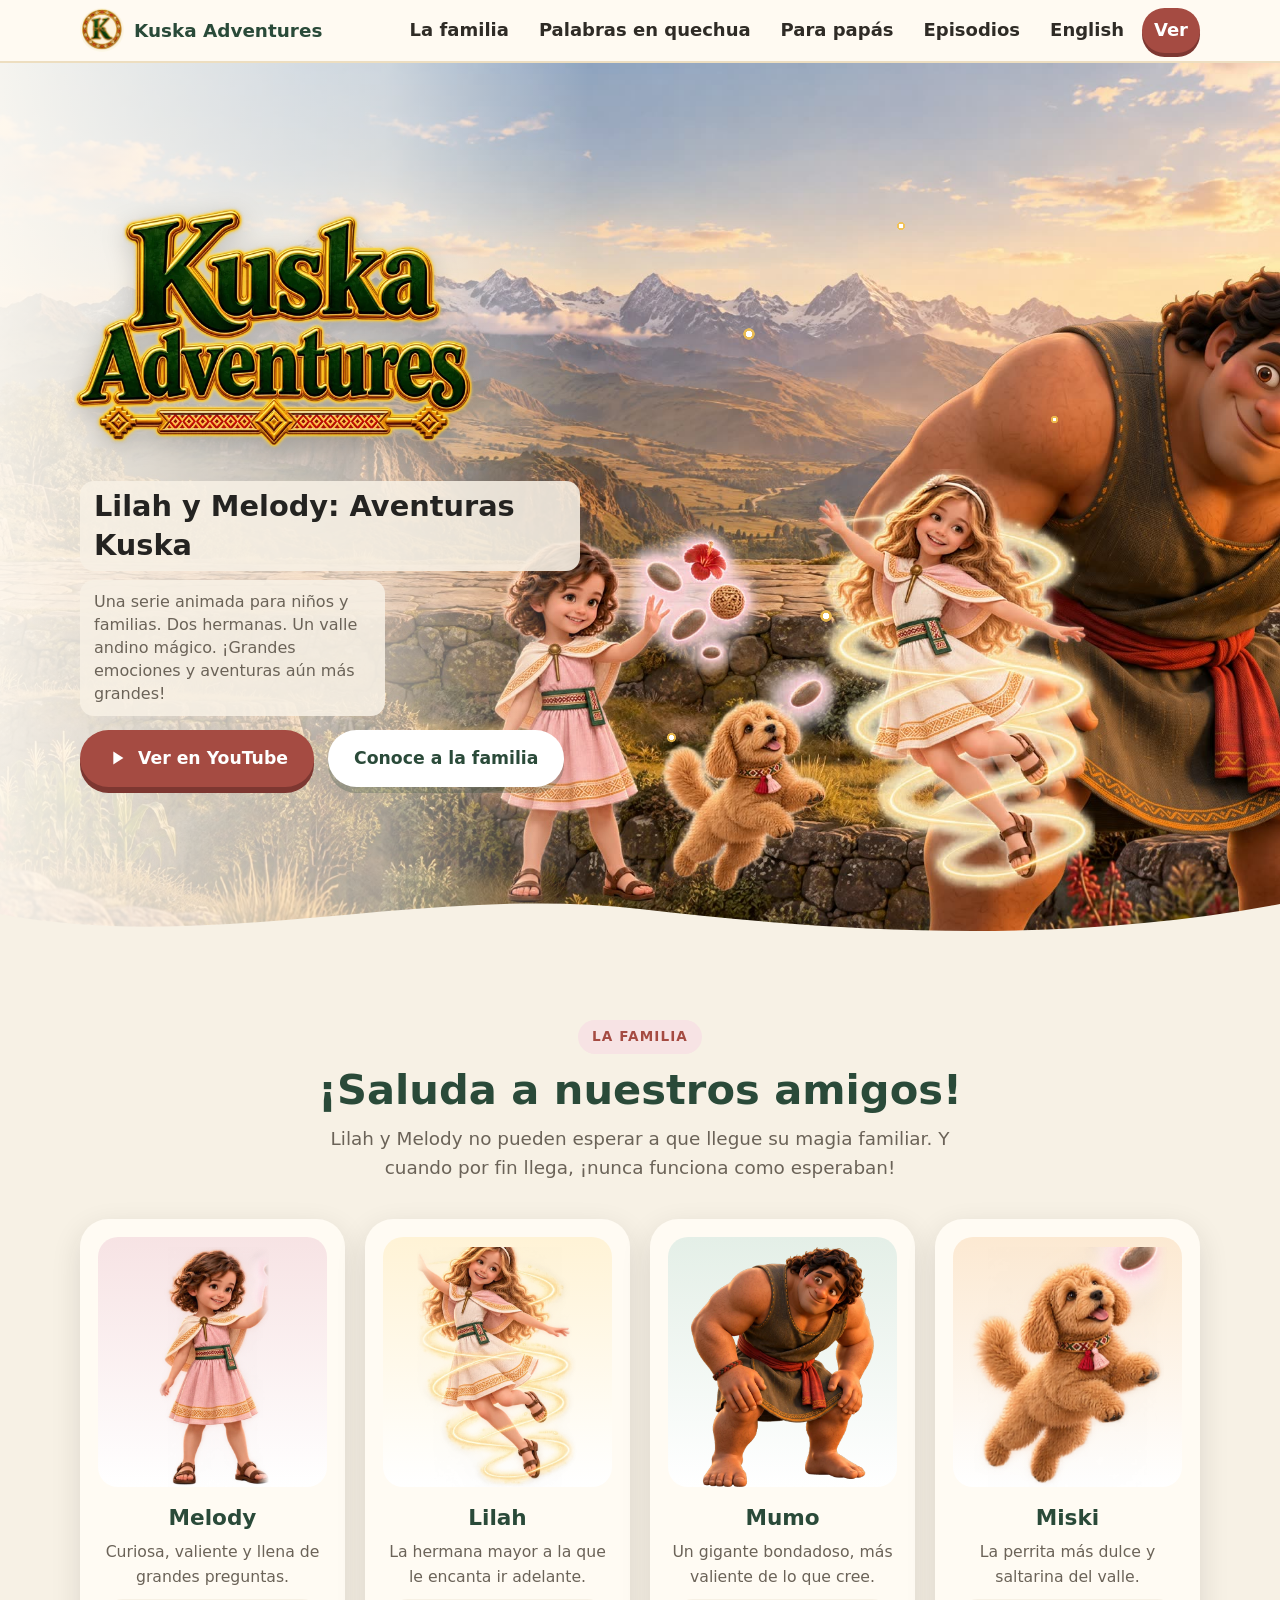
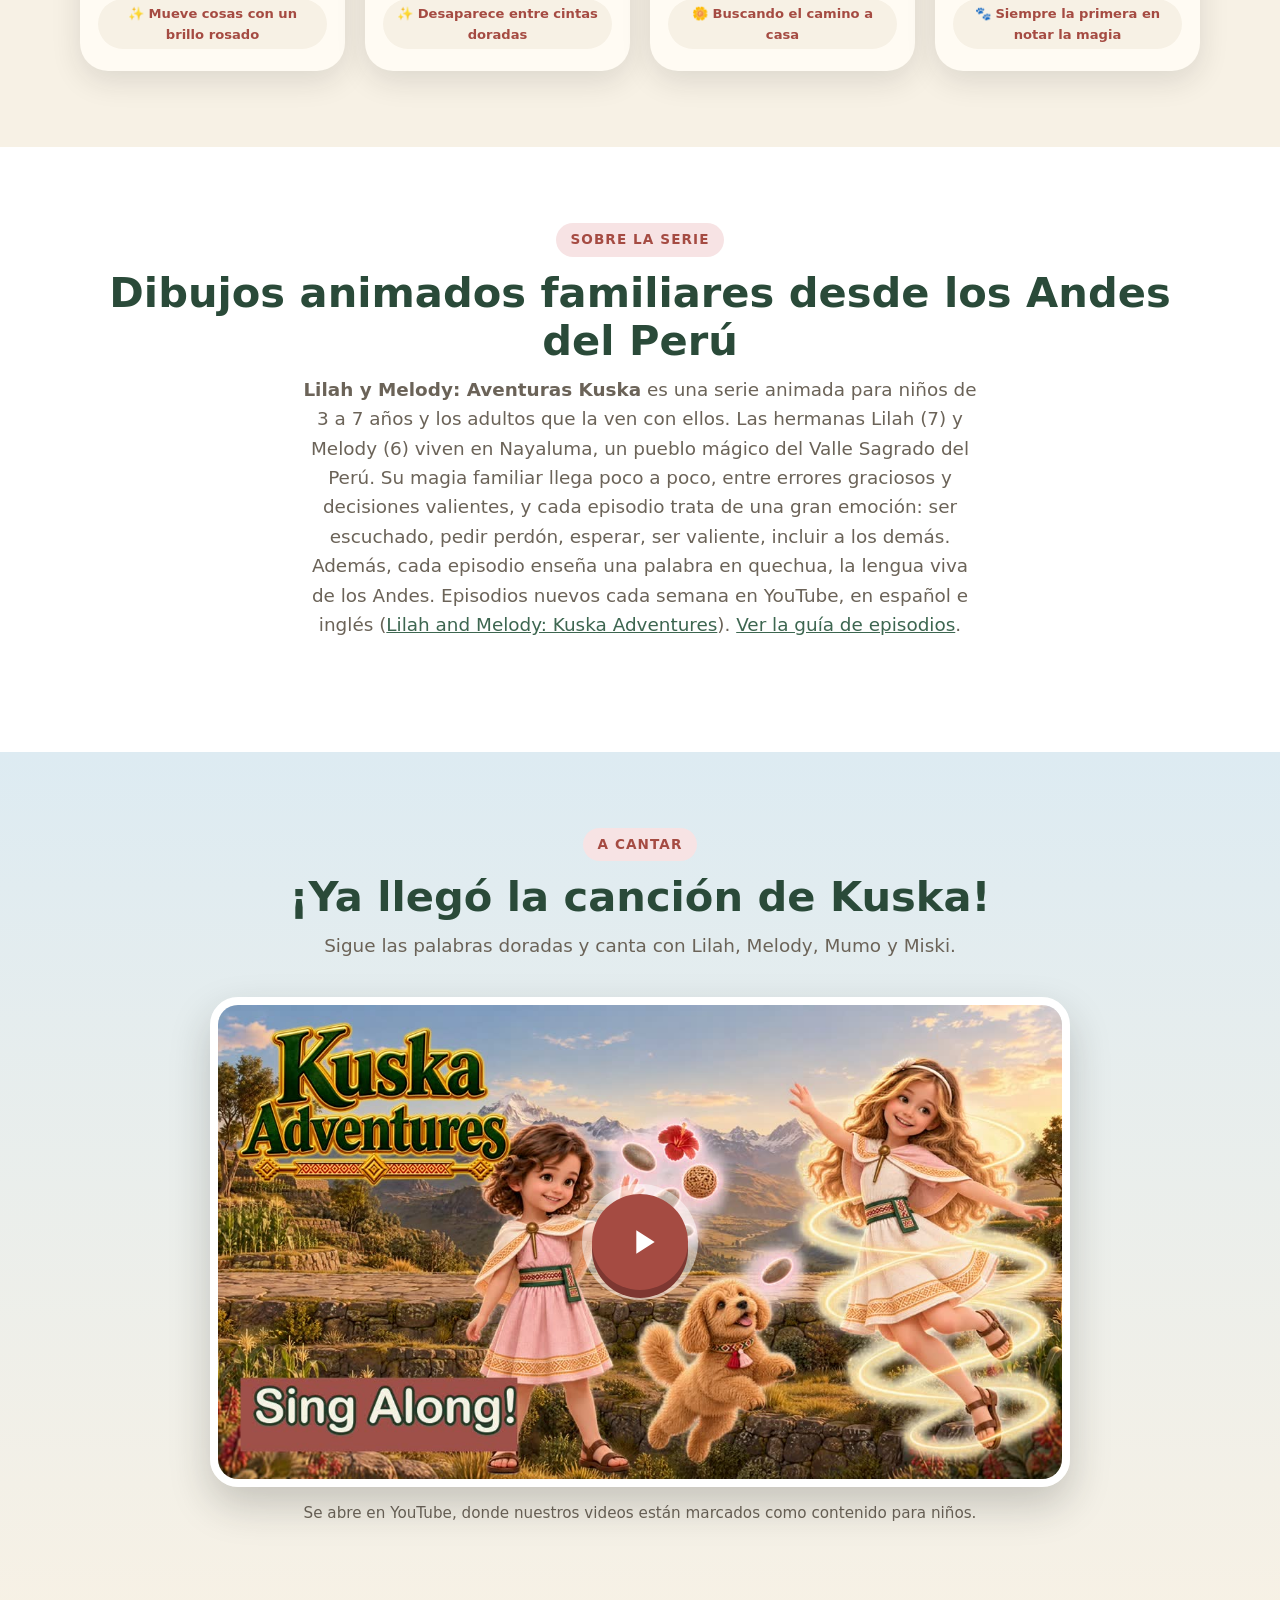
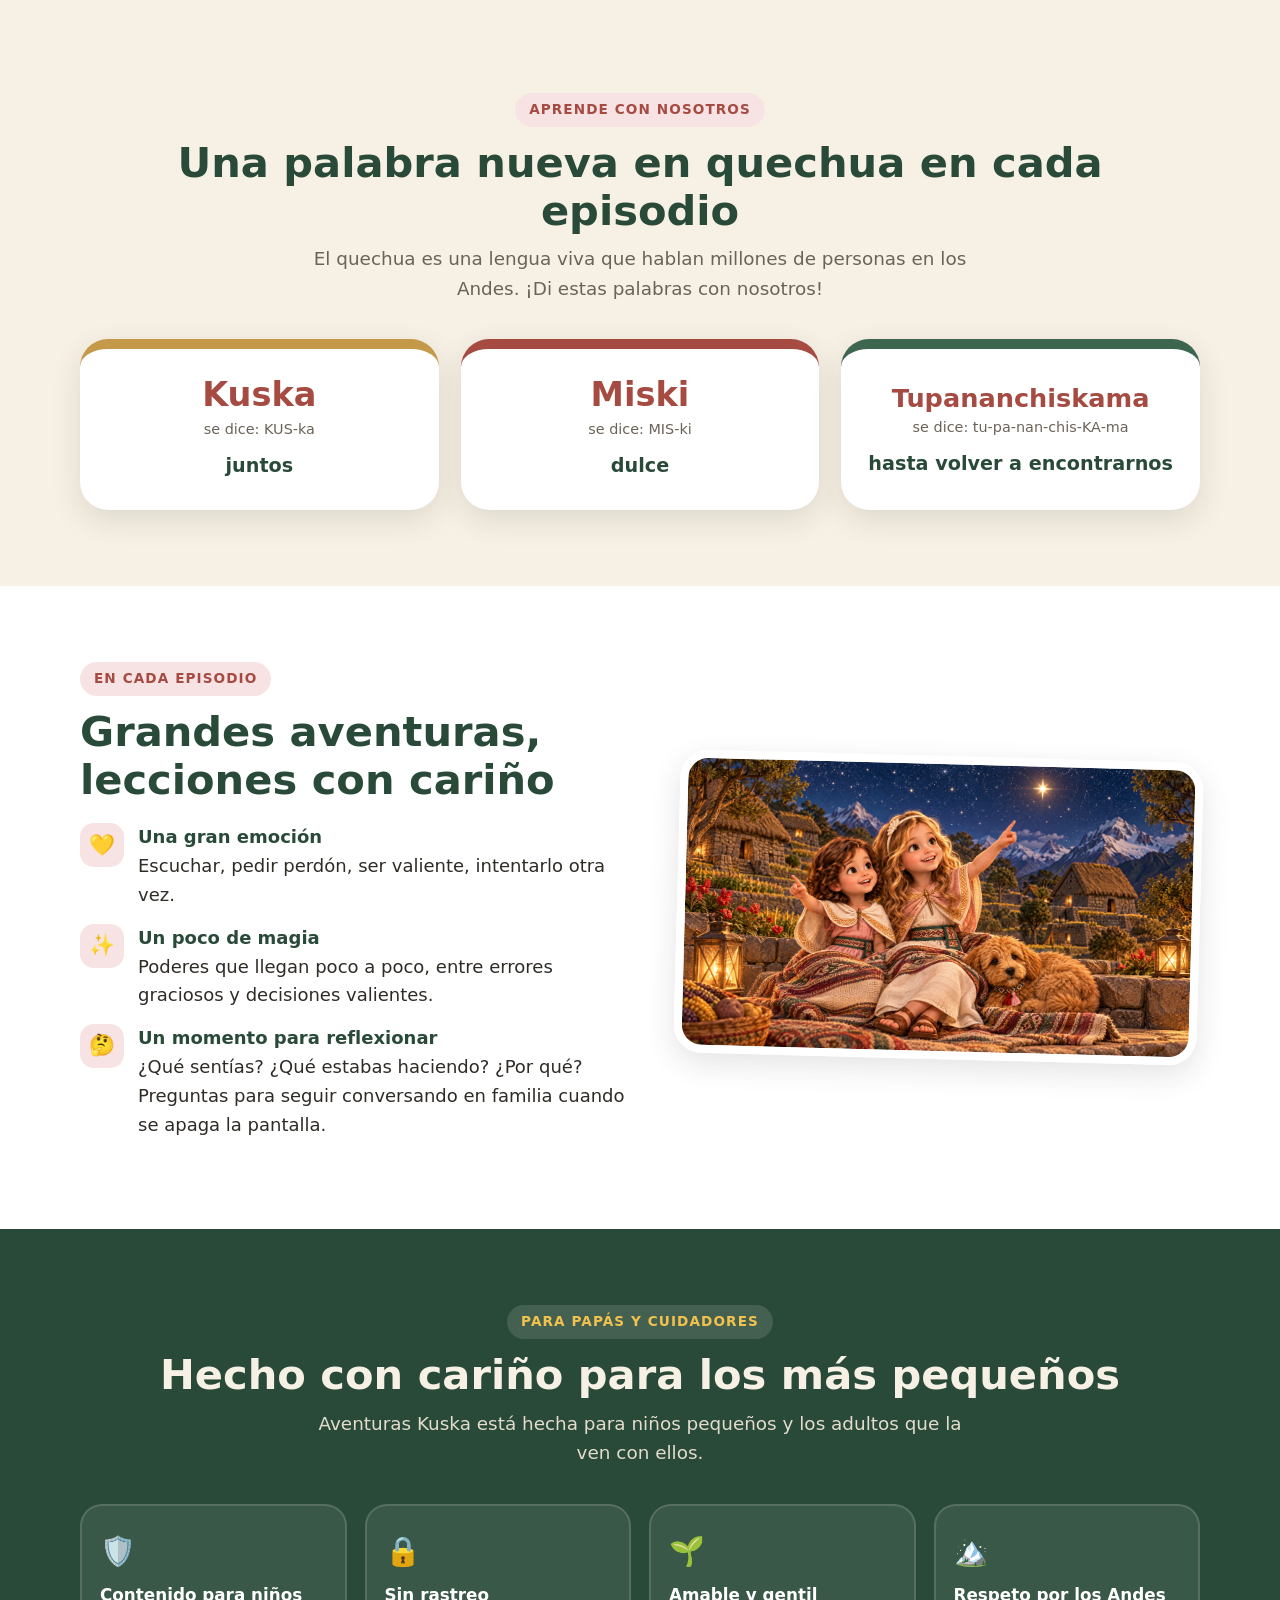
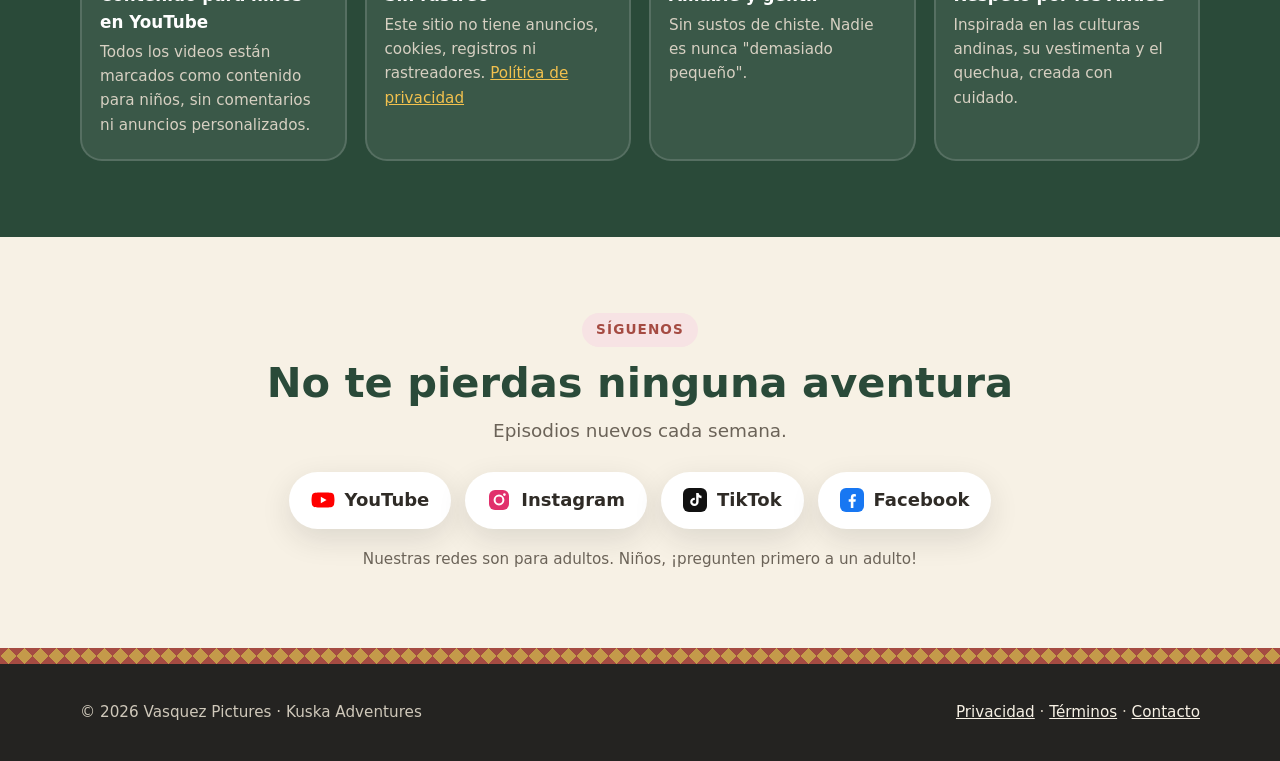
==== es/index.html @ d438203b "Spanish pages: Lilah y Melody, Aventuras Kuska + guía de episodios" ====
<!doctype html>
<html lang="es">
<head>
  <meta charset="utf-8">
  <meta name="viewport" content="width=device-width, initial-scale=1">
  <title>Lilah y Melody: Aventuras Kuska | Serie animada para niños y familias</title>
  <meta name="description" content="Lilah y Melody: Aventuras Kuska es una serie animada para niños de 3 a 7 años y sus familias. Dos hermanas descubren su magia en un valle andino del Perú, con un gigante bondadoso, una perrita, grandes emociones y una palabra en quechua en cada episodio. Gratis en YouTube, en español e inglés.">
  <link rel="canonical" href="https://kuskaadventures.com/es/">
  <link rel="alternate" hreflang="en" href="https://kuskaadventures.com/">
  <link rel="alternate" hreflang="es" href="https://kuskaadventures.com/es/">
  <link rel="alternate" hreflang="x-default" href="https://kuskaadventures.com/">
  <meta property="og:site_name" content="Lilah and Melody: Kuska Adventures">
  <meta property="og:title" content="Lilah y Melody: Aventuras Kuska | Dibujos animados para niños">
  <meta property="og:description" content="Dos hermanas. Un valle andino mágico. Grandes emociones y aventuras aún más grandes. Gratis en YouTube.">
  <meta property="og:image" content="https://kuskaadventures.com/hero.jpg">
  <meta property="og:url" content="https://kuskaadventures.com/es/">
  <meta property="og:type" content="website">
  <meta property="og:locale" content="es_419">
  <meta property="og:locale:alternate" content="en_US">
  <meta name="twitter:card" content="summary_large_image">
  <meta name="theme-color" content="#F7F1E5">
  <script type="application/ld+json">{
 "@context": "https://schema.org",
 "@graph": [
  {
   "@type": "Organization",
   "@id": "https://kuskaadventures.com/#org",
   "name": "Vasquez Pictures",
   "url": "https://kuskaadventures.com/",
   "logo": "https://kuskaadventures.com/icon.png",
   "email": "jhosimar@vasquezpictures.com"
  },
  {
   "@type": "WebSite",
   "@id": "https://kuskaadventures.com/#site",
   "name": "Lilah and Melody: Kuska Adventures",
   "alternateName": [
    "Kuska Adventures",
    "Lilah y Melody: Aventuras Kuska"
   ],
   "url": "https://kuskaadventures.com/",
   "inLanguage": [
    "en",
    "es"
   ],
   "publisher": {
    "@id": "https://kuskaadventures.com/#org"
   }
  },
  {
   "@type": "TVSeries",
   "@id": "https://kuskaadventures.com/#series",
   "name": "Lilah and Melody: Kuska Adventures",
   "alternateName": [
    "Kuska Adventures",
    "Lilah y Melody: Aventuras Kuska",
    "Lilah and Melody"
   ],
   "description": "An animated preschool adventure series about two sisters, Lilah and Melody, who discover their family magic in a magical Andean valley in Peru, with their gentle giant friend Mumo and their puppy Miski. Every episode explores one big feeling and teaches a Quechua word.",
   "genre": [
    "Animation",
    "Kids",
    "Family",
    "Adventure",
    "Preschool",
    "Educational"
   ],
   "inLanguage": [
    "en",
    "es"
   ],
   "countryOfOrigin": {
    "@type": "Country",
    "name": "United States"
   },
   "audience": {
    "@type": "PeopleAudience",
    "suggestedMinAge": 3,
    "suggestedMaxAge": 7
   },
   "image": "https://kuskaadventures.com/hero.jpg",
   "url": "https://kuskaadventures.com/",
   "productionCompany": {
    "@id": "https://kuskaadventures.com/#org"
   },
   "character": [
    {
     "@type": "Person",
     "name": "Lilah"
    },
    {
     "@type": "Person",
     "name": "Melody"
    },
    {
     "@type": "Person",
     "name": "Mumo"
    },
    {
     "@type": "Person",
     "name": "Miski"
    }
   ],
   "numberOfSeasons": 1,
   "startDate": "2026-10-16",
   "sameAs": [
    "https://www.youtube.com/@KuskaAdventures",
    "https://www.instagram.com/kuskaadventures",
    "https://www.tiktok.com/@kuskaadventures",
    "https://www.facebook.com/kuskaadventures"
   ]
  }
 ]
}</script>
  <link rel="icon" href="../favicon.png">
  <link rel="stylesheet" href="../style.css">
<style>.hero-copy h1{font-size:clamp(1.3rem,2.4vw,1.8rem);margin:.4em 0 .3em}.hero-copy .hero-sub{max-width:30ch;font-size:1rem;line-height:1.45;background:rgba(247,241,229,.88);padding:10px 14px;border-radius:14px;margin:0 0 14px}.hero-copy h1{display:inline-block;background:rgba(247,241,229,.88);padding:6px 14px;border-radius:14px}</style>
</head>
<body>
  <a class="skip" href="#main">Ir al contenido</a>
  <header class="top">
    <div class="wrap">
      <a class="brand" href="/es/"><img src="../icon.png" alt="">Kuska Adventures</a>
      <nav aria-label="Main">
        <a href="#meet">La familia</a>
        <a href="#words">Palabras en quechua</a>
        <a href="#parents">Para papás</a>
        <a href="episodios.html">Episodios</a>
        <a href="/" hreflang="en" lang="en">English</a>
        <a class="cta" href="https://www.youtube.com/@KuskaAdventures">Ver</a>
      </nav>
    </div>
  </header>

  <main id="main">
    <section class="hero" aria-label="Kuska Adventures">
      <div class="sparkles" aria-hidden="true"><span></span><span></span><span></span><span></span><span></span></div>
      <div class="wrap">
        <div class="hero-copy">
          <img class="logo" src="../logo.webp" alt="Kuska Adventures" width="640" height="384">
          <h1>Lilah y Melody: Aventuras Kuska</h1>
          <p class="lead hero-sub">Una serie animada para niños y familias. Dos hermanas. Un valle andino mágico. ¡Grandes emociones y aventuras aún más grandes!</p>
          <div class="btn-row">
            <a class="btn" href="https://www.youtube.com/@KuskaAdventures">
              <svg viewBox="0 0 24 24" fill="currentColor" aria-hidden="true"><path d="M8 5v14l11-7z"/></svg>
              Ver en YouTube
            </a>
            <a class="btn soft" href="#meet">Conoce a la familia</a>
          </div>
        </div>
      </div>
    </section>
    <svg class="wave" viewBox="0 0 1440 60" preserveAspectRatio="none" aria-hidden="true"><path d="M0 30 C 240 70, 480 0, 720 25 S 1200 60, 1440 20 V60 H0 Z" fill="#F7F1E5"/></svg>

    <section id="meet">
      <div class="wrap">
        <div class="section-title">
          <span class="eyebrow">La familia</span>
          <h2>¡Saluda a nuestros amigos!</h2>
          <p class="lead">Lilah y Melody no pueden esperar a que llegue su magia familiar. Y cuando por fin llega, ¡nunca funciona como esperaban!</p>
        </div>
        <div class="chars">
          <article class="char melody">
            <div class="pic"><img src="../melody.webp" alt="Melody, una niña de rizos castaños con vestido rosado, saludando" loading="lazy"></div>
            <h3>Melody</h3>
            <p>Curiosa, valiente y llena de grandes preguntas.</p>
            <span class="power">✨ Mueve cosas con un brillo rosado</span>
          </article>
          <article class="char lilah">
            <div class="pic"><img src="../lilah.webp" alt="Lilah, una niña de cabello largo dorado, saltando entre cintas doradas" loading="lazy"></div>
            <h3>Lilah</h3>
            <p>La hermana mayor a la que le encanta ir adelante.</p>
            <span class="power">✨ Desaparece entre cintas doradas</span>
          </article>
          <article class="char mumo">
            <div class="pic"><img src="../mumo.webp" alt="Mumo, un gigante amable, agachado con una gran sonrisa" loading="lazy"></div>
            <h3>Mumo</h3>
            <p>Un gigante bondadoso, más valiente de lo que cree.</p>
            <span class="power">🌼 Buscando el camino a casa</span>
          </article>
          <article class="char miski">
            <div class="pic"><img src="../miski.webp" alt="Miski, una perrita dorada y peluda con borlas rojas en el collar, saltando feliz" loading="lazy"></div>
            <h3>Miski</h3>
            <p>La perrita más dulce y saltarina del valle.</p>
            <span class="power">🐾 Siempre la primera en notar la magia</span>
          </article>
        </div>
      </div>
    </section>


    <section id="about" style="background:#fff">
      <div class="wrap">
        <div class="section-title">
          <span class="eyebrow">Sobre la serie</span>
          <h2>Dibujos animados familiares desde los Andes del Perú</h2>
          <p class="lead"><strong>Lilah y Melody: Aventuras Kuska</strong> es una serie animada para niños de 3 a 7 años y los adultos que la ven con ellos. Las hermanas Lilah (7) y Melody (6) viven en Nayaluma, un pueblo mágico del Valle Sagrado del Perú. Su magia familiar llega poco a poco, entre errores graciosos y decisiones valientes, y cada episodio trata de una gran emoción: ser escuchado, pedir perdón, esperar, ser valiente, incluir a los demás. Además, cada episodio enseña una palabra en quechua, la lengua viva de los Andes. Episodios nuevos cada semana en YouTube, en español e inglés (<a href="/" lang="en">Lilah and Melody: Kuska Adventures</a>). <a href="episodios.html">Ver la guía de episodios</a>.</p>
        </div>
      </div>
    </section>
    <section class="watch" id="watch">
      <div class="wrap">
        <div class="section-title">
          <span class="eyebrow">A cantar</span>
          <h2>¡Ya llegó la canción de Kuska!</h2>
          <p class="lead">Sigue las palabras doradas y canta con Lilah, Melody, Mumo y Miski.</p>
        </div>
        <a class="video" href="https://www.youtube.com/watch?v=42uXs57OiYA" aria-label="Ver la canción de Kuska en YouTube">
          <img src="../singalong.jpg" alt="Lilah y Melody usando su magia junto al logo de Aventuras Kuska" loading="lazy" width="1200" height="675">
          <span class="play" aria-hidden="true"><svg viewBox="0 0 24 24"><path d="M8 5v14l11-7z"/></svg></span>
        </a>
        <p class="video-note">Se abre en YouTube, donde nuestros videos están marcados como contenido para niños.</p>
      </div>
    </section>

    <section id="words">
      <div class="wrap">
        <div class="section-title">
          <span class="eyebrow">Aprende con nosotros</span>
          <h2>Una palabra nueva en quechua en cada episodio</h2>
          <p class="lead">El quechua es una lengua viva que hablan millones de personas en los Andes. ¡Di estas palabras con nosotros!</p>
        </div>
        <div class="words">
          <div class="word-card"><div class="q">Kuska</div><div class="say">se dice: KUS-ka</div><div class="means">juntos</div></div>
          <div class="word-card"><div class="q">Miski</div><div class="say">se dice: MIS-ki</div><div class="means">dulce</div></div>
          <div class="word-card"><div class="q long">Tupananchiskama</div><div class="say">se dice: tu-pa-nan-chis-KA-ma</div><div class="means">hasta volver a encontrarnos</div></div>
        </div>
      </div>
    </section>

    <section style="background:#fff">
      <div class="wrap split">
        <div>
          <span class="eyebrow">En cada episodio</span>
          <h2>Grandes aventuras, lecciones con cariño</h2>
          <ul class="ticks">
            <li><span class="ic">💛</span><div><strong>Una gran emoción</strong>Escuchar, pedir perdón, ser valiente, intentarlo otra vez.</div></li>
            <li><span class="ic">✨</span><div><strong>Un poco de magia</strong>Poderes que llegan poco a poco, entre errores graciosos y decisiones valientes.</div></li>
            <li><span class="ic">🤔</span><div><strong>Un momento para reflexionar</strong>¿Qué sentías? ¿Qué estabas haciendo? ¿Por qué? Preguntas para seguir conversando en familia cuando se apaga la pantalla.</div></li>
          </ul>
        </div>
        <img src="../star.jpg" alt="Lilah y Melody envueltas en una manta, señalando una estrella brillante sobre las montañas" loading="lazy" width="1200" height="675">
      </div>
    </section>

    <section class="parents" id="parents">
      <div class="wrap">
        <div class="section-title">
          <span class="eyebrow" style="background:rgba(255,255,255,.12);color:#F2C14E">Para papás y cuidadores</span>
          <h2>Hecho con cariño para los más pequeños</h2>
          <p class="lead">Aventuras Kuska está hecha para niños pequeños y los adultos que la ven con ellos.</p>
        </div>
        <div class="trust">
          <div><span class="ic">🛡️</span><strong>Contenido para niños en YouTube</strong><p>Todos los videos están marcados como contenido para niños, sin comentarios ni anuncios personalizados.</p></div>
          <div><span class="ic">🔒</span><strong>Sin rastreo</strong><p>Este sitio no tiene anuncios, cookies, registros ni rastreadores. <a href="../privacy.html">Política de privacidad</a></p></div>
          <div><span class="ic">🌱</span><strong>Amable y gentil</strong><p>Sin sustos de chiste. Nadie es nunca "demasiado pequeño".</p></div>
          <div><span class="ic">🏔️</span><strong>Respeto por los Andes</strong><p>Inspirada en las culturas andinas, su vestimenta y el quechua, creada con cuidado.</p></div>
        </div>
      </div>
    </section>

    <section class="follow">
      <div class="wrap">
        <span class="eyebrow">Síguenos</span>
        <h2>No te pierdas ninguna aventura</h2>
        <p class="lead">Episodios nuevos cada semana.</p>
        <div class="socials">
          <a href="https://www.youtube.com/@KuskaAdventures"><svg viewBox="0 0 24 24" aria-hidden="true"><path fill="#FF0000" d="M23 7.2a3 3 0 0 0-2.1-2.1C19 4.6 12 4.6 12 4.6s-7 0-8.9.5A3 3 0 0 0 1 7.2 31 31 0 0 0 .5 12 31 31 0 0 0 1 16.8a3 3 0 0 0 2.1 2.1c1.9.5 8.9.5 8.9.5s7 0 8.9-.5a3 3 0 0 0 2.1-2.1 31 31 0 0 0 .5-4.8 31 31 0 0 0-.5-4.8z"/><path fill="#fff" d="M9.8 15.2 15.6 12 9.8 8.8z"/></svg>YouTube</a>
          <a href="https://www.instagram.com/kuskaadventures"><svg viewBox="0 0 24 24" aria-hidden="true"><rect x="2" y="2" width="20" height="20" rx="6" fill="#E1306C"/><circle cx="12" cy="12" r="4.4" fill="none" stroke="#fff" stroke-width="2"/><circle cx="17.4" cy="6.6" r="1.3" fill="#fff"/></svg>Instagram</a>
          <a href="https://www.tiktok.com/@kuskaadventures"><svg viewBox="0 0 24 24" aria-hidden="true"><rect width="24" height="24" rx="6" fill="#111"/><path fill="#fff" d="M15.6 5c.3 1.6 1.3 2.6 2.9 2.8v2.4c-1 0-2-.3-2.9-.9v4.6a4.2 4.2 0 1 1-4.2-4.2h.4v2.4a1.9 1.9 0 1 0 1.4 1.8V5z"/></svg>TikTok</a>
          <a href="https://www.facebook.com/kuskaadventures"><svg viewBox="0 0 24 24" aria-hidden="true"><rect width="24" height="24" rx="6" fill="#1877F2"/><path fill="#fff" d="M13.4 20v-6.3h2.1l.3-2.5h-2.4V9.6c0-.7.2-1.2 1.2-1.2h1.3V6.2a17 17 0 0 0-1.9-.1c-1.9 0-3.2 1.2-3.2 3.3v1.8H8.7v2.5h2.1V20z"/></svg>Facebook</a>
        </div>
        <span class="grownups">Nuestras redes son para adultos. Niños, ¡pregunten primero a un adulto!</span>
      </div>
    </section>
  </main>

  <div class="band" role="presentation"></div>
  <footer>
    <div class="wrap">
      <span>© 2026 Vasquez Pictures · Kuska Adventures</span>
      <span><a href="../privacy.html">Privacidad</a> · <a href="../terms.html">Términos</a> · <a href="mailto:jhosimar@vasquezpictures.com">Contacto</a></span>
    </div>
  </footer>
</body>
</html>
---- style.css ----
:root {
  --gold: #C49A4A;
  --gold-soft: #F2C14E;
  --charcoal: #242321;
  --red: #A54B42;
  --red-dark: #7D3731;
  --ivory: #F7F1E5;
  --cream: #FFFBF3;
  --blush: #E8BFC2;
  --blush-soft: #F7E3E4;
  --green: #3D6650;
  --green-dark: #2A4A39;
  --sky: #DDEBF2;
  --text: #2F2B26;
  --muted: #6B6358;
  --radius: 28px;
  --shadow: 0 10px 30px rgba(36, 35, 33, .12);
}
* { box-sizing: border-box; }
html { scroll-behavior: smooth; }
body {
  margin: 0;
  font-family: ui-rounded, "SF Pro Rounded", "Arial Rounded MT Bold", "Nunito", system-ui, sans-serif;
  color: var(--text);
  background: var(--ivory);
  line-height: 1.6;
  font-size: 18px;
  overflow-x: hidden;
}
img { max-width: 100%; height: auto; display: block; }
a { color: var(--green); }
:focus-visible { outline: 4px solid var(--gold-soft); outline-offset: 3px; border-radius: 8px; }
.wrap { width: min(1120px, 100% - 32px); margin-inline: auto; }
.skip { position: absolute; left: -999px; }
.skip:focus { left: 16px; top: 16px; z-index: 99; background: #fff; padding: 8px 14px; border-radius: 10px; }

/* woven tocapu band */
.band {
  height: 16px;
  background:
    linear-gradient(45deg, var(--red) 25%, transparent 25%) 0 0 / 16px 16px,
    linear-gradient(-45deg, var(--red) 25%, transparent 25%) 0 0 / 16px 16px,
    linear-gradient(45deg, transparent 75%, var(--red) 75%) 0 0 / 16px 16px,
    linear-gradient(-45deg, transparent 75%, var(--red) 75%) 0 0 / 16px 16px,
    var(--gold);
}

/* header */
header.top {
  position: sticky; top: 0; z-index: 20;
  background: rgba(255, 251, 243, .92);
  backdrop-filter: blur(8px);
  border-bottom: 2px solid rgba(196, 154, 74, .3);
}
header.top .wrap { display: flex; align-items: center; justify-content: space-between; gap: 12px; padding: 8px 0; }
.brand { display: flex; align-items: center; gap: 10px; text-decoration: none; color: var(--green-dark); font-weight: 900; font-size: 1.15rem; }
.brand img { width: 44px; height: 44px; border-radius: 50%; }
nav { display: flex; align-items: center; gap: 6px; }
nav a { text-decoration: none; font-weight: 800; color: var(--text); padding: 8px 12px; border-radius: 999px; }
nav a:hover { background: var(--blush-soft); }
nav a.cta { background: var(--red); color: #fff; box-shadow: 0 4px 0 var(--red-dark); }
nav a.cta:hover { background: var(--red); transform: translateY(1px); box-shadow: 0 3px 0 var(--red-dark); }

/* hero */
.hero {
  position: relative;
  min-height: min(86vh, 760px);
  display: grid; align-items: center;
  background: url("hero.jpg") 65% 40% / cover no-repeat;
  overflow: hidden;
}
.hero::before {
  content: ""; position: absolute; inset: 0;
  background: linear-gradient(90deg, rgba(255,251,243,.93) 0%, rgba(255,251,243,.6) 30%, rgba(255,251,243,0) 46%);
}
.hero .wrap { position: relative; z-index: 2; padding: 56px 0 80px; }
.hero-copy { max-width: 500px; }
.hero-copy .logo { width: min(400px, 85%); margin: 0 0 8px -6px; filter: drop-shadow(0 6px 12px rgba(0,0,0,.18)); animation: bob 5s ease-in-out infinite; }
.hero-copy h1 { font-size: clamp(1.35rem, 2.6vw, 1.75rem); color: var(--charcoal); margin: 0 0 24px; line-height: 1.35; }
.btn-row { display: flex; flex-wrap: wrap; gap: 14px; }
.btn {
  display: inline-flex; align-items: center; gap: 10px;
  background: var(--red); color: #fff; text-decoration: none;
  padding: 15px 26px; border-radius: 999px; font-weight: 900; font-size: 1.08rem;
  box-shadow: 0 6px 0 var(--red-dark); transition: transform .12s, box-shadow .12s;
}
.btn:hover { transform: translateY(3px); box-shadow: 0 3px 0 var(--red-dark); }
.btn svg { width: 22px; height: 22px; }
.btn.soft { background: #fff; color: var(--green-dark); box-shadow: 0 6px 0 rgba(42,74,57,.25); }
.btn.soft:hover { box-shadow: 0 3px 0 rgba(42,74,57,.25); }
.btn.gold { background: var(--gold-soft); color: var(--charcoal); box-shadow: 0 6px 0 #B98F2E; }

/* sparkles */
.sparkles span {
  position: absolute; width: 14px; height: 14px; z-index: 1;
  background: radial-gradient(circle, #fff 0 30%, rgba(242,193,78,.9) 31% 55%, transparent 60%);
  border-radius: 50%;
  animation: twinkle 3.4s ease-in-out infinite;
}
.sparkles span:nth-child(1) { left: 58%; top: 30%; animation-delay: 0s; }
.sparkles span:nth-child(2) { left: 70%; top: 18%; animation-delay: .8s; width: 10px; height: 10px; }
.sparkles span:nth-child(3) { left: 64%; top: 62%; animation-delay: 1.6s; }
.sparkles span:nth-child(4) { left: 82%; top: 40%; animation-delay: 2.2s; width: 9px; height: 9px; }
.sparkles span:nth-child(5) { left: 52%; top: 76%; animation-delay: 1.1s; width: 11px; height: 11px; }

/* wavy divider */
.wave { display: block; width: 100%; height: 60px; margin-top: -59px; position: relative; z-index: 3; }

section { padding: 76px 0; }
.section-title { text-align: center; margin-bottom: 36px; }
.eyebrow { display: inline-block; background: var(--blush-soft); color: var(--red); font-weight: 900; font-size: .85rem; letter-spacing: .08em; text-transform: uppercase; padding: 6px 14px; border-radius: 999px; }
h2 { font-size: clamp(1.8rem, 3.6vw, 2.6rem); color: var(--green-dark); margin: 12px 0 10px; line-height: 1.15; }
.lead { font-size: 1.15rem; color: var(--muted); max-width: 680px; margin: 0 auto; }

/* characters */
.chars { display: grid; grid-template-columns: repeat(4, 1fr); gap: 20px; }
.char {
  background: var(--cream); border-radius: var(--radius); padding: 18px 18px 22px; text-align: center;
  box-shadow: var(--shadow); position: relative; overflow: hidden; transition: transform .25s;
}
.char:hover { transform: translateY(-6px) rotate(-1deg); }
.char:nth-child(even):hover { transform: translateY(-6px) rotate(1deg); }
.char .pic { height: 250px; display: flex; align-items: flex-end; justify-content: center; border-radius: 20px; margin-bottom: 14px; }
.char .pic img { max-height: 240px; width: auto; }
.char.melody .pic { background: linear-gradient(180deg, var(--blush-soft), #fff); }
.char.lilah .pic { background: linear-gradient(180deg, #FFF3D6, #fff); }
.char.mumo .pic { background: linear-gradient(180deg, #E4EFE7, #fff); }
.char.miski .pic { background: linear-gradient(180deg, #FCE9D2, #fff); }
.char h3 { margin: 0 0 4px; color: var(--green-dark); font-size: 1.35rem; }
.char p { margin: 0; color: var(--muted); font-size: .98rem; }
.char .power { display: inline-block; margin-top: 10px; font-size: .82rem; font-weight: 900; padding: 4px 12px; border-radius: 999px; background: var(--ivory); color: var(--red); }

/* watch */
.watch { background: linear-gradient(180deg, var(--sky), var(--ivory)); }
.video {
  display: block; position: relative; max-width: 860px; margin: 0 auto; border-radius: var(--radius);
  overflow: hidden; box-shadow: 0 18px 40px rgba(36,35,33,.22); border: 8px solid #fff;
}
.video img { width: 100%; aspect-ratio: 16 / 9; object-fit: cover; transition: transform .4s; }
.video:hover img { transform: scale(1.03); }
.video .play {
  position: absolute; inset: 0; margin: auto; width: 96px; height: 96px; border-radius: 50%;
  background: var(--red); display: grid; place-items: center; box-shadow: 0 8px 0 var(--red-dark), 0 0 0 10px rgba(255,255,255,.5);
  animation: pulse 2.4s ease-in-out infinite;
}
.video .play svg { width: 40px; height: 40px; fill: #fff; margin-left: 6px; }
.video-note { text-align: center; color: var(--muted); font-size: .95rem; margin-top: 14px; }

/* quechua words */
.words { display: grid; grid-template-columns: repeat(3, 1fr); gap: 22px; }
.word-card {
  background: #fff; border-radius: var(--radius); padding: 28px 24px; text-align: center; box-shadow: var(--shadow);
  border-top: 10px solid var(--gold);
}
.word-card:nth-child(2) { border-top-color: var(--red); }
.word-card:nth-child(3) { border-top-color: var(--green); }
.word-card .q { font-size: clamp(1.6rem, 3vw, 2.1rem); font-weight: 900; color: var(--red); line-height: 1.1; }
.word-card .q.long { font-size: clamp(1.25rem, 2.2vw, 1.6rem); padding-top: .25em; }
.word-card .say { font-size: .9rem; color: var(--muted); margin: 4px 0 10px; }
.word-card .means { font-size: 1.2rem; font-weight: 900; color: var(--green-dark); }

/* every episode */
.split { display: grid; grid-template-columns: 1.05fr 1fr; gap: 48px; align-items: center; }
.split img { border-radius: var(--radius); box-shadow: var(--shadow); border: 8px solid #fff; transform: rotate(1.5deg); }
.ticks { list-style: none; padding: 0; margin: 20px 0 0; }
.ticks li { display: flex; gap: 14px; margin: 14px 0; align-items: flex-start; }
.ticks .ic { flex: none; width: 44px; height: 44px; border-radius: 14px; display: grid; place-items: center; font-size: 1.3rem; background: var(--blush-soft); }
.ticks strong { display: block; color: var(--green-dark); }

/* parents */
.parents { background: var(--green-dark); color: var(--ivory); position: relative; }
.parents h2 { color: var(--ivory); }
.parents .lead { color: #E3DCCD; }
.trust { display: grid; grid-template-columns: repeat(4, 1fr); gap: 18px; margin-top: 34px; }
.trust div { background: rgba(255,255,255,.08); border: 2px solid rgba(255,255,255,.14); border-radius: 22px; padding: 22px 18px; }
.trust .ic { font-size: 1.8rem; }
.trust strong { display: block; margin: 8px 0 4px; color: #fff; font-size: 1.05rem; }
.trust p { margin: 0; color: #D7D0C2; font-size: .95rem; }
.parents a { color: var(--gold-soft); }

/* follow */
.follow { text-align: center; }
.socials { display: flex; flex-wrap: wrap; justify-content: center; gap: 14px; margin-top: 26px; }
.socials a {
  display: inline-flex; align-items: center; gap: 10px; text-decoration: none; font-weight: 900;
  padding: 14px 22px; border-radius: 999px; background: #fff; color: var(--text); box-shadow: var(--shadow);
  transition: transform .15s;
}
.socials a:hover { transform: translateY(-3px); }
.socials svg { width: 24px; height: 24px; }
.grownups { display: inline-block; margin-top: 18px; color: var(--muted); font-size: .95rem; }

footer { background: var(--charcoal); color: #CFC8BA; padding: 36px 0; font-size: .95rem; }
footer .wrap { display: flex; flex-wrap: wrap; justify-content: space-between; gap: 16px; align-items: center; }
footer a { color: var(--ivory); }

/* legal pages */
.legal { padding: 56px 0 80px; }
.legal .wrap { max-width: 780px; }
.legal h1 { color: var(--green-dark); line-height: 1.2; }
.legal h2 { font-size: 1.35rem; margin-top: 32px; }

@keyframes bob { 0%, 100% { transform: translateY(0); } 50% { transform: translateY(-8px); } }
@keyframes twinkle { 0%, 100% { opacity: 0; transform: scale(.4); } 50% { opacity: 1; transform: scale(1.2); } }
@keyframes pulse { 0%, 100% { transform: scale(1); } 50% { transform: scale(1.07); } }
@media (prefers-reduced-motion: reduce) {
  *, *::before, *::after { animation: none !important; transition: none !important; scroll-behavior: auto !important; }
}

@media (max-width: 1100px) {
  .hero { background-position: 88% 40%; }
}
@media (max-width: 900px) {
  .chars { grid-template-columns: repeat(2, 1fr); }
  .trust { grid-template-columns: repeat(2, 1fr); }
  .split { grid-template-columns: 1fr; }
}
@media (max-width: 720px) {
  body { font-size: 17px; }
  nav a:not(.cta) { display: none; }
  /* phones: art on top, words below, so nobody is hidden behind text */
  .hero { min-height: 0; display: block; background-color: var(--ivory); background-size: auto 330px; background-position: 78% 0; }
  .hero::before { background: linear-gradient(180deg, rgba(247,241,229,0) 230px, var(--ivory) 330px); }
  .hero .wrap { padding: 250px 0 70px; }
  .hero-copy .logo { width: 260px; }
  .sparkles span { top: auto !important; bottom: auto; }
  .words { grid-template-columns: 1fr; }
  section { padding: 56px 0; }
}
@media (max-width: 480px) {
  .chars, .trust { grid-template-columns: 1fr; }
  .char .pic { height: 220px; }
}
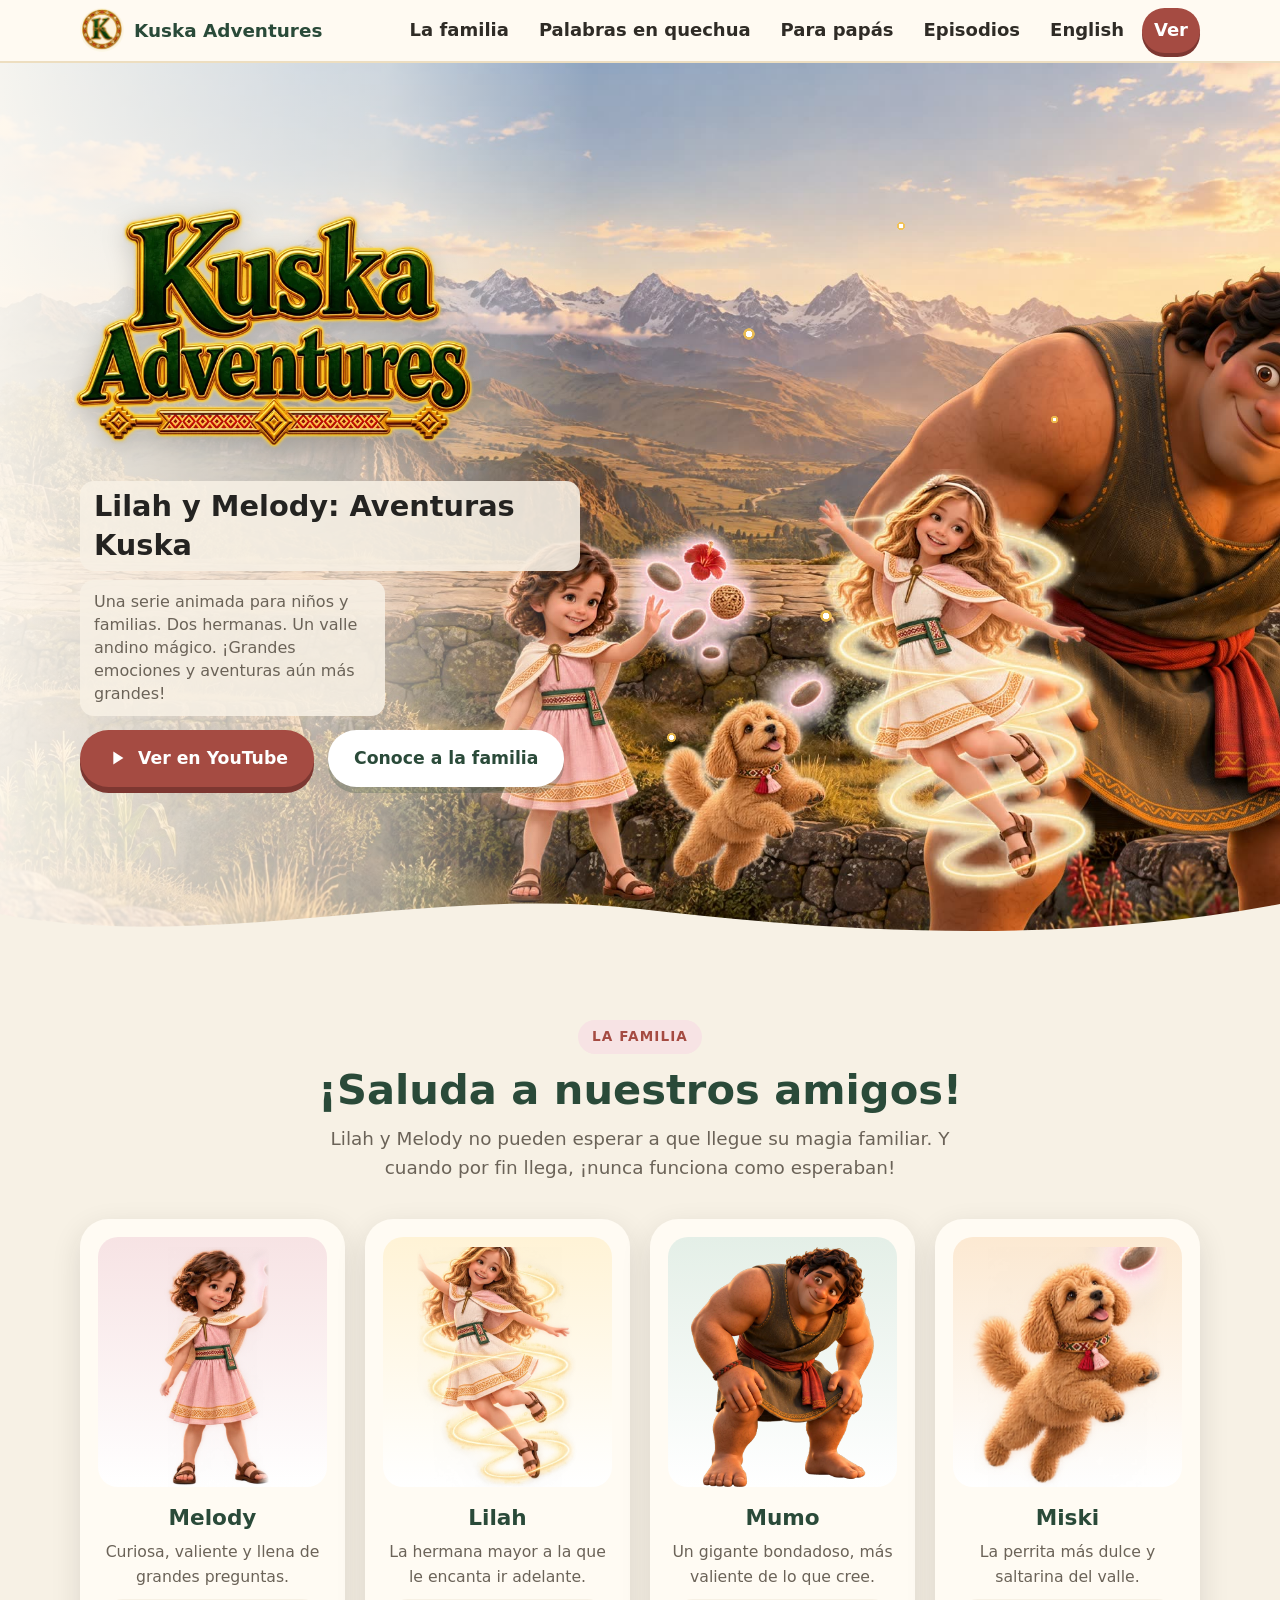
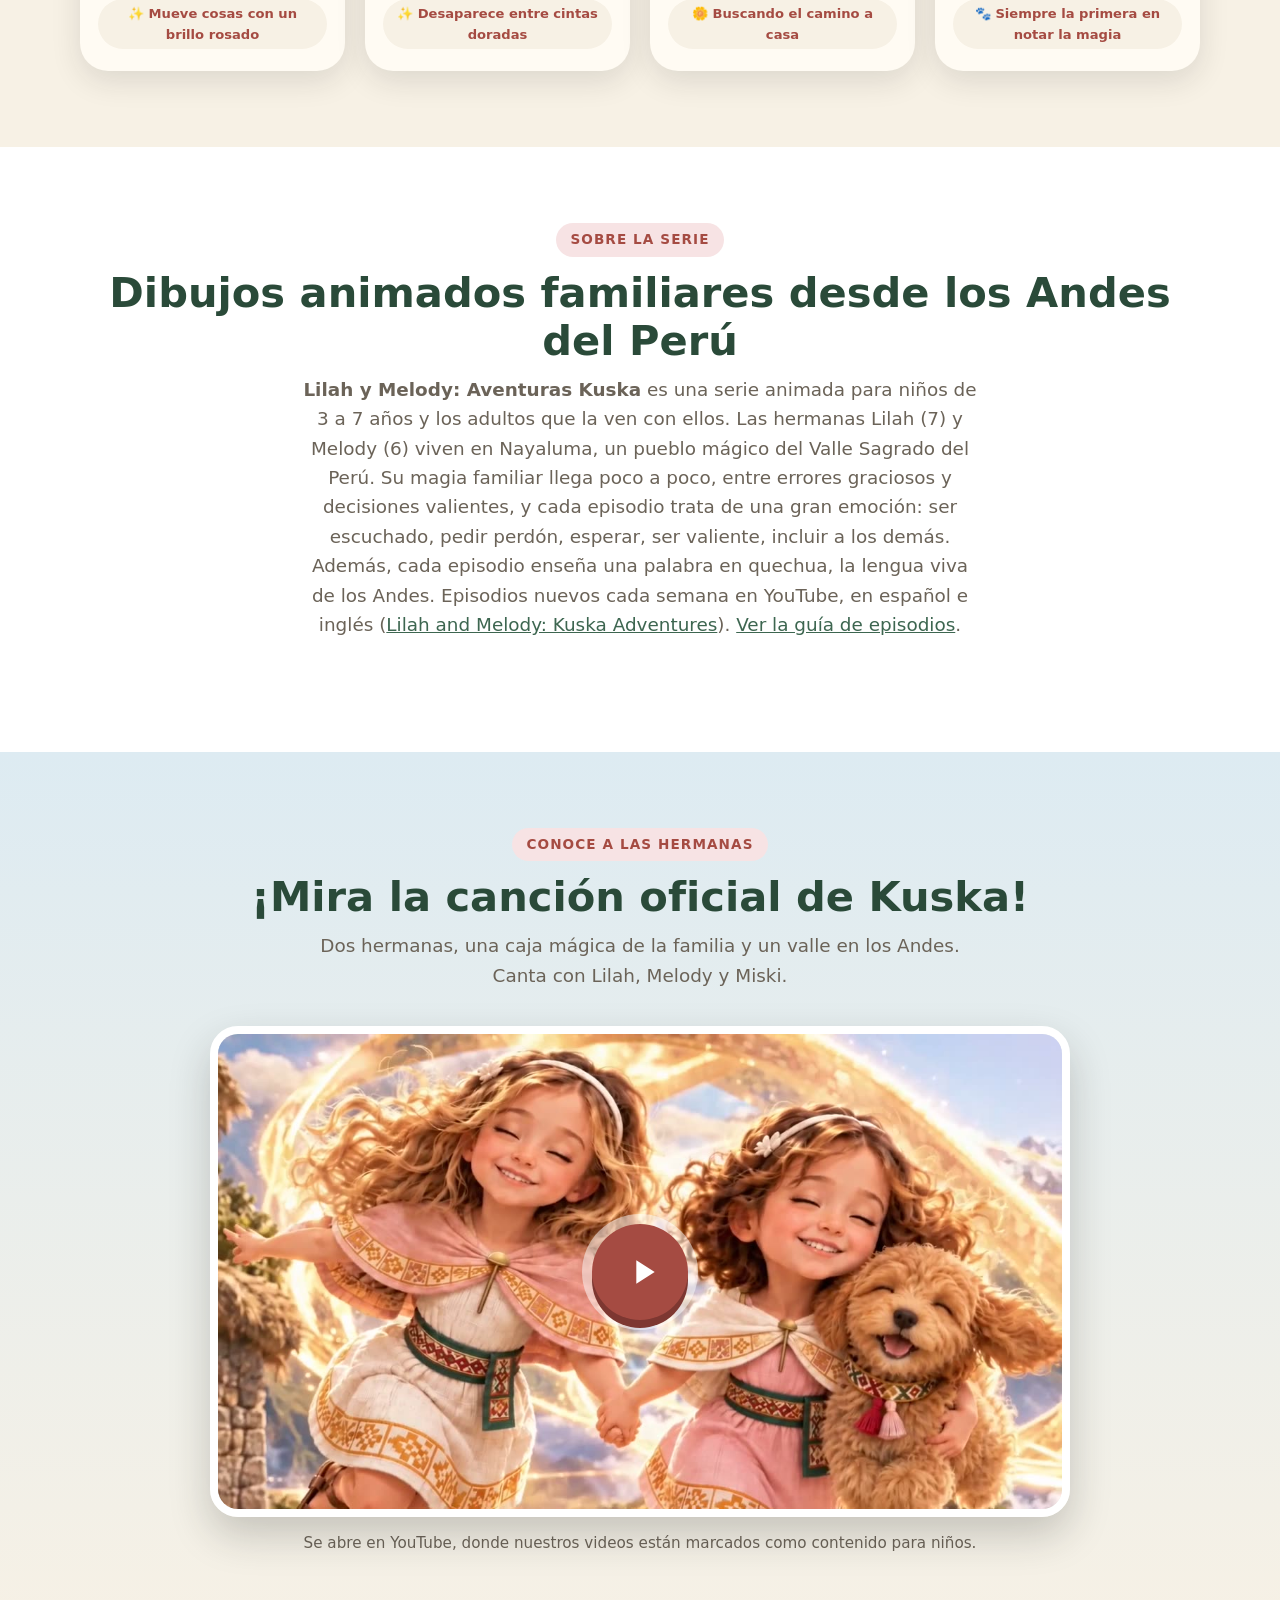
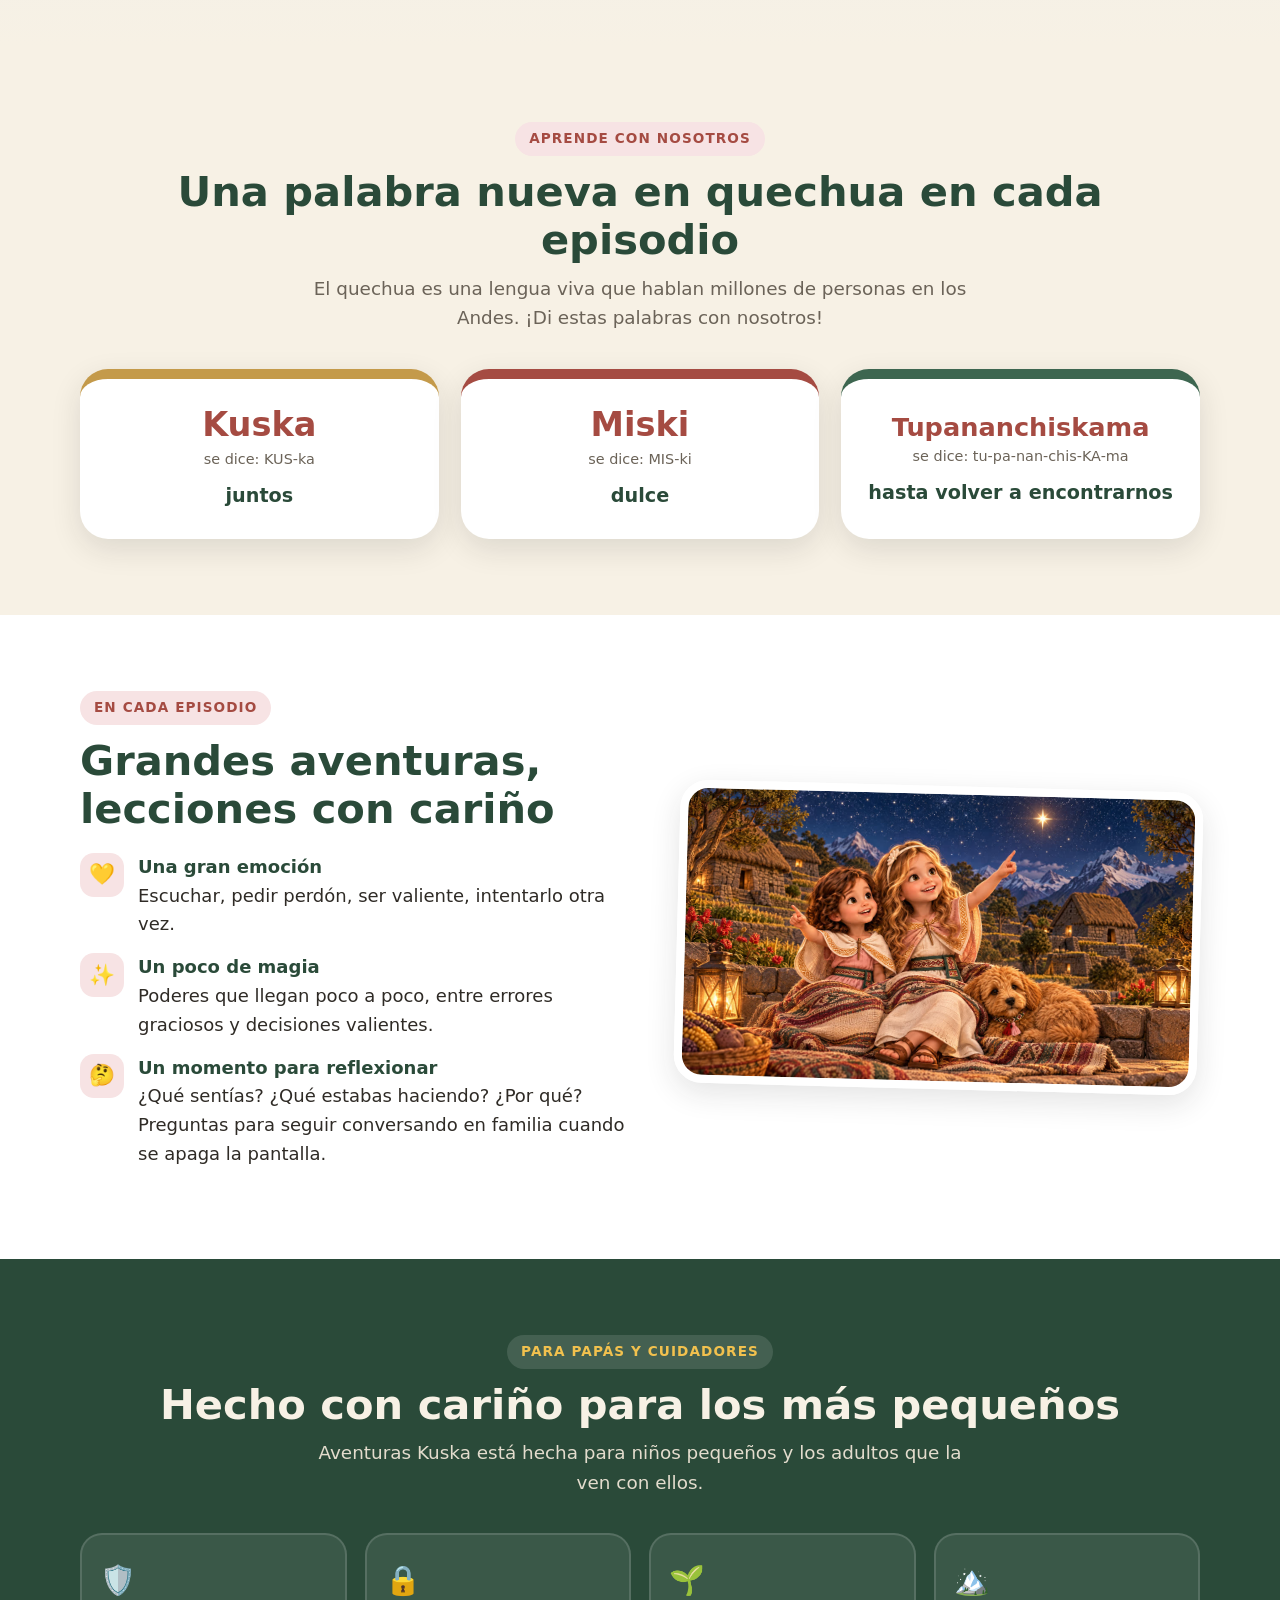
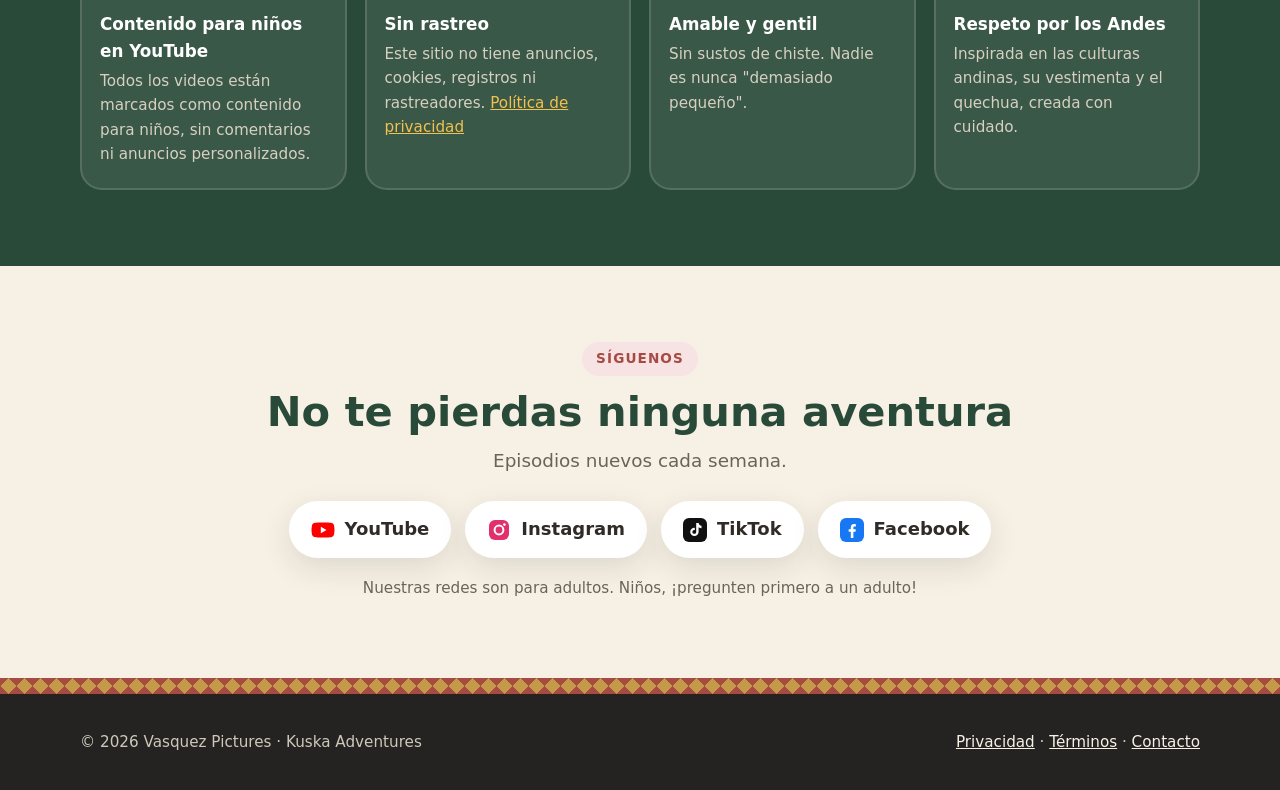
==== commit 432d740a: "Video destacado: canción oficial en español" ====
--- a/es/index.html
+++ b/es/index.html
@@ -201,12 +201,12 @@
     <section class="watch" id="watch">
       <div class="wrap">
         <div class="section-title">
-          <span class="eyebrow">A cantar</span>
-          <h2>¡Ya llegó la canción de Kuska!</h2>
-          <p class="lead">Sigue las palabras doradas y canta con Lilah, Melody, Mumo y Miski.</p>
-        </div>
-        <a class="video" href="https://www.youtube.com/watch?v=42uXs57OiYA" aria-label="Ver la canción de Kuska en YouTube">
-          <img src="../singalong.jpg" alt="Lilah y Melody usando su magia junto al logo de Aventuras Kuska" loading="lazy" width="1200" height="675">
+          <span class="eyebrow">Conoce a las hermanas</span>
+          <h2>¡Mira la canción oficial de Kuska!</h2>
+          <p class="lead">Dos hermanas, una caja mágica de la familia y un valle en los Andes. Canta con Lilah, Melody y Miski.</p>
+        </div>
+        <a class="video" href="https://www.youtube.com/watch?v=Qm0hS4ZNpoU" aria-label="Ver la canción oficial de Aventuras Kuska en YouTube">
+          <img src="../intro-feature.jpg" alt="Lilah y Melody volando con su perrita Miski en la canción de Aventuras Kuska" loading="lazy" width="1200" height="675">
           <span class="play" aria-hidden="true"><svg viewBox="0 0 24 24"><path d="M8 5v14l11-7z"/></svg></span>
         </a>
         <p class="video-note">Se abre en YouTube, donde nuestros videos están marcados como contenido para niños.</p>
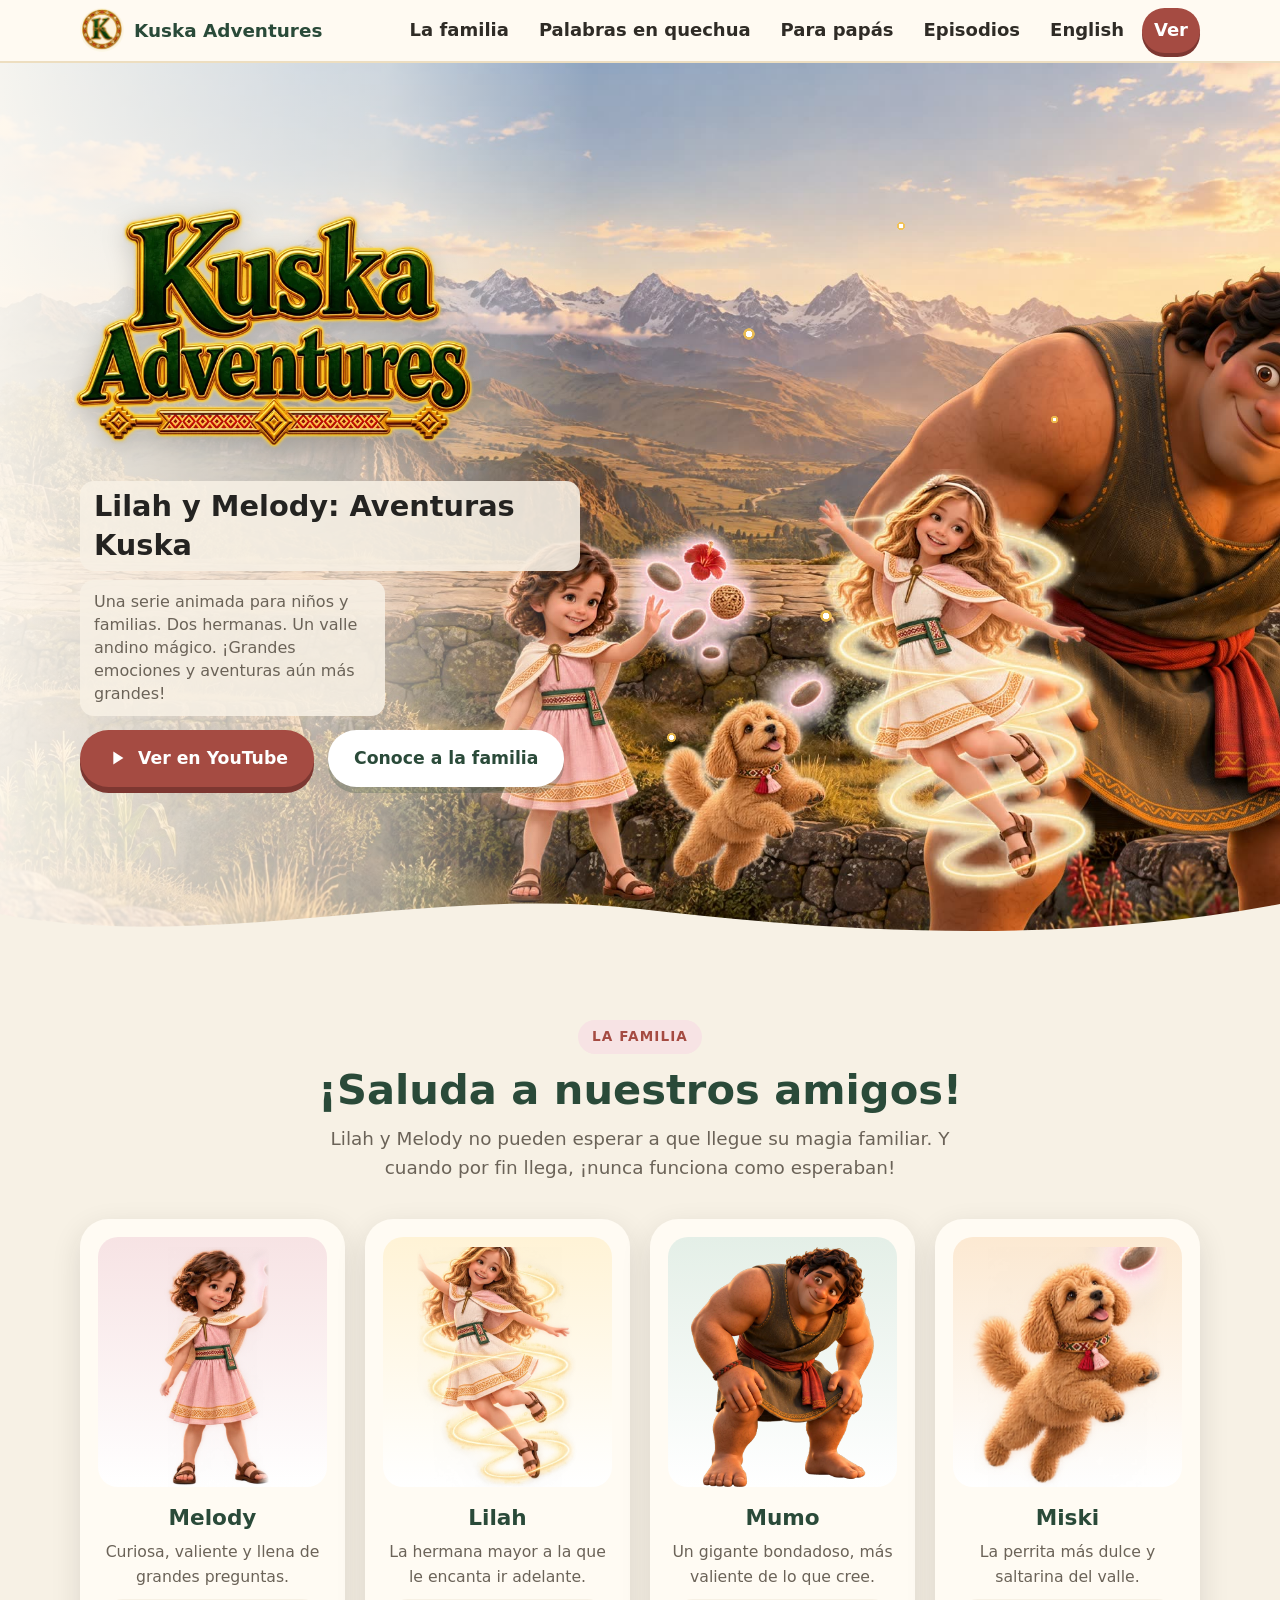
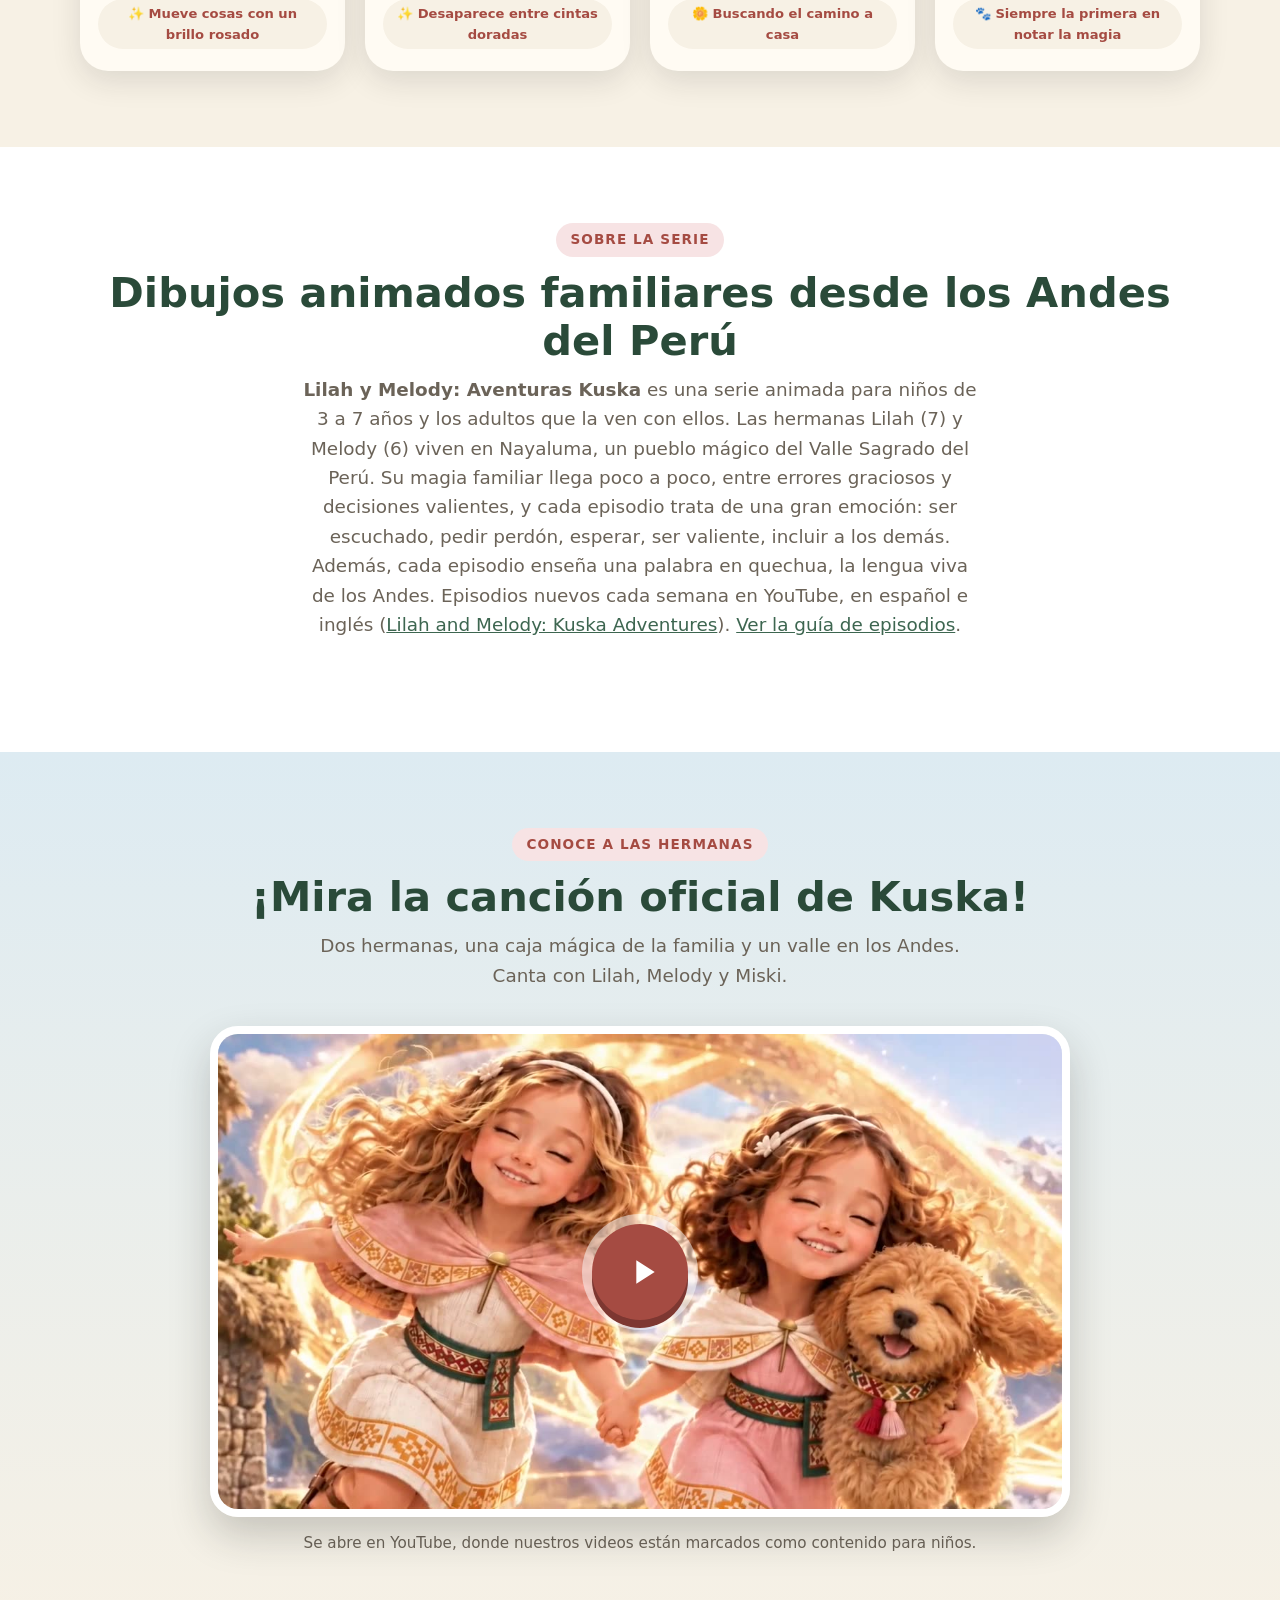
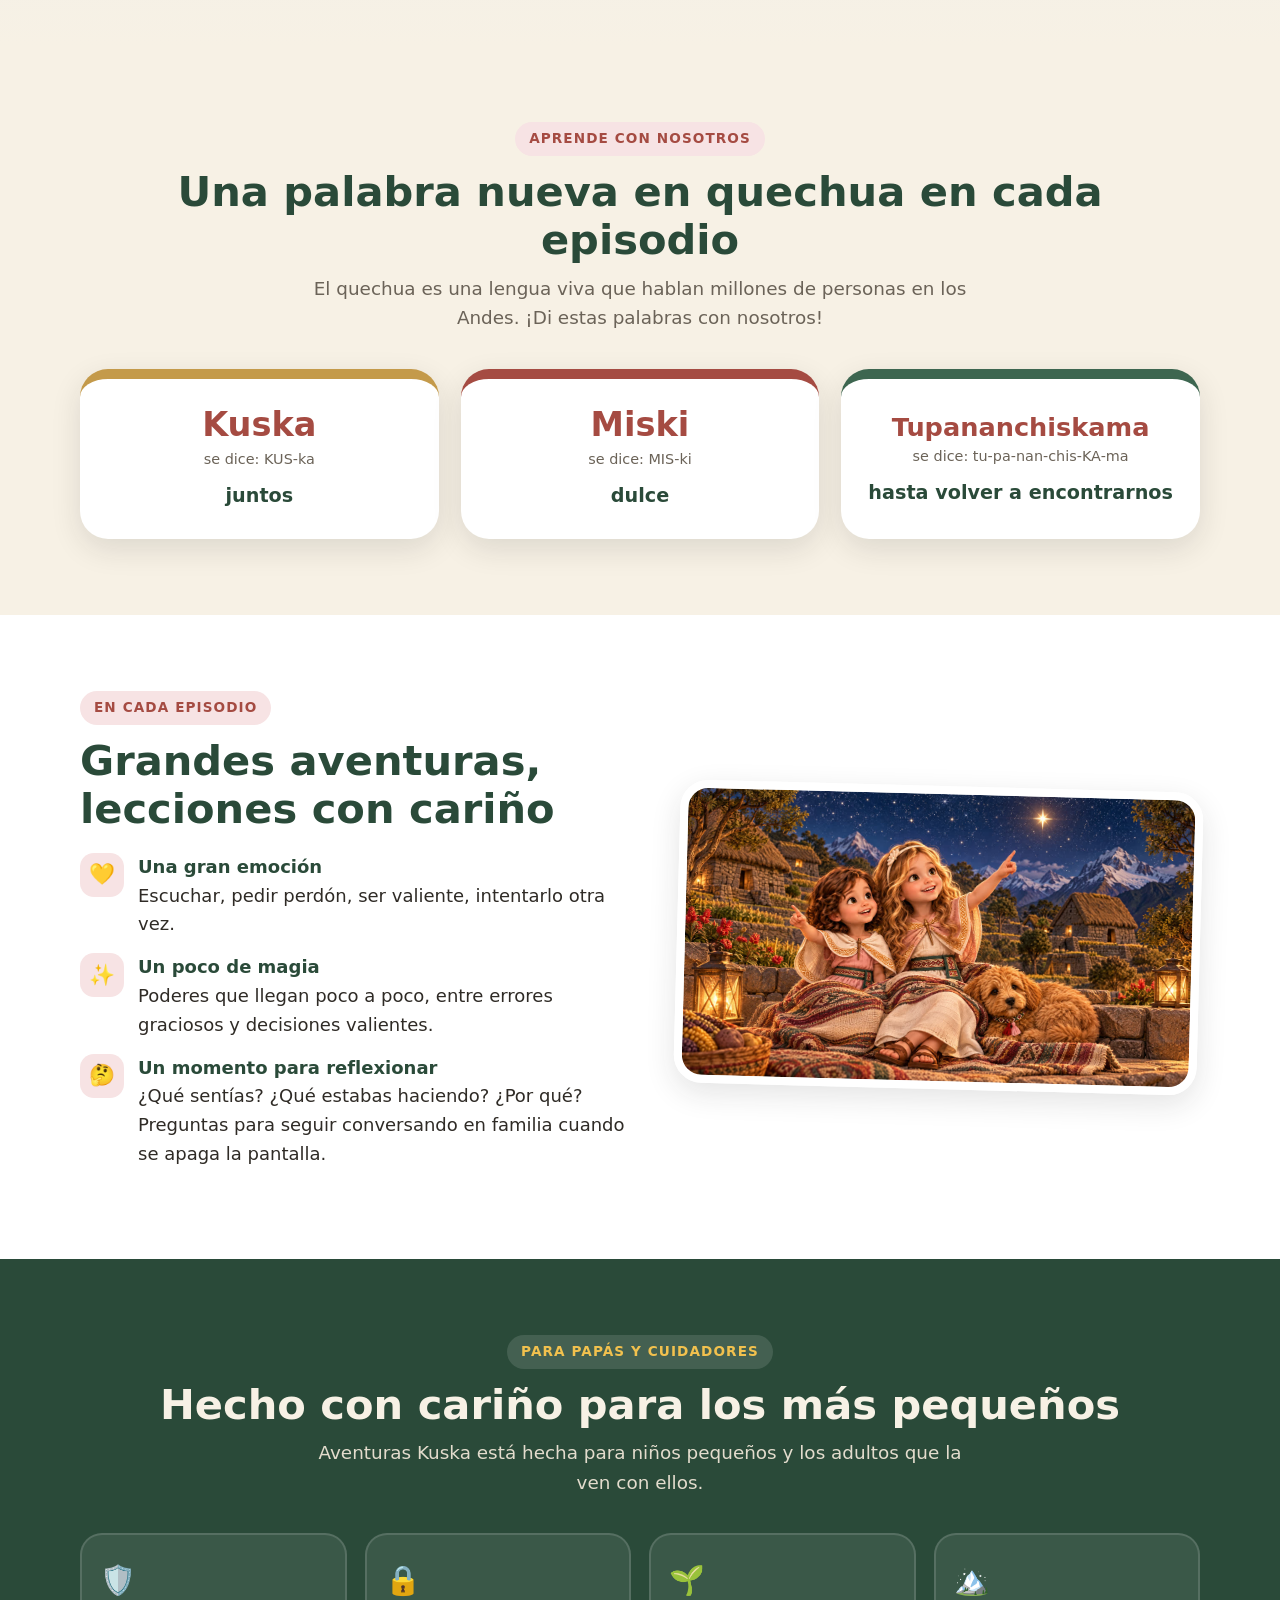
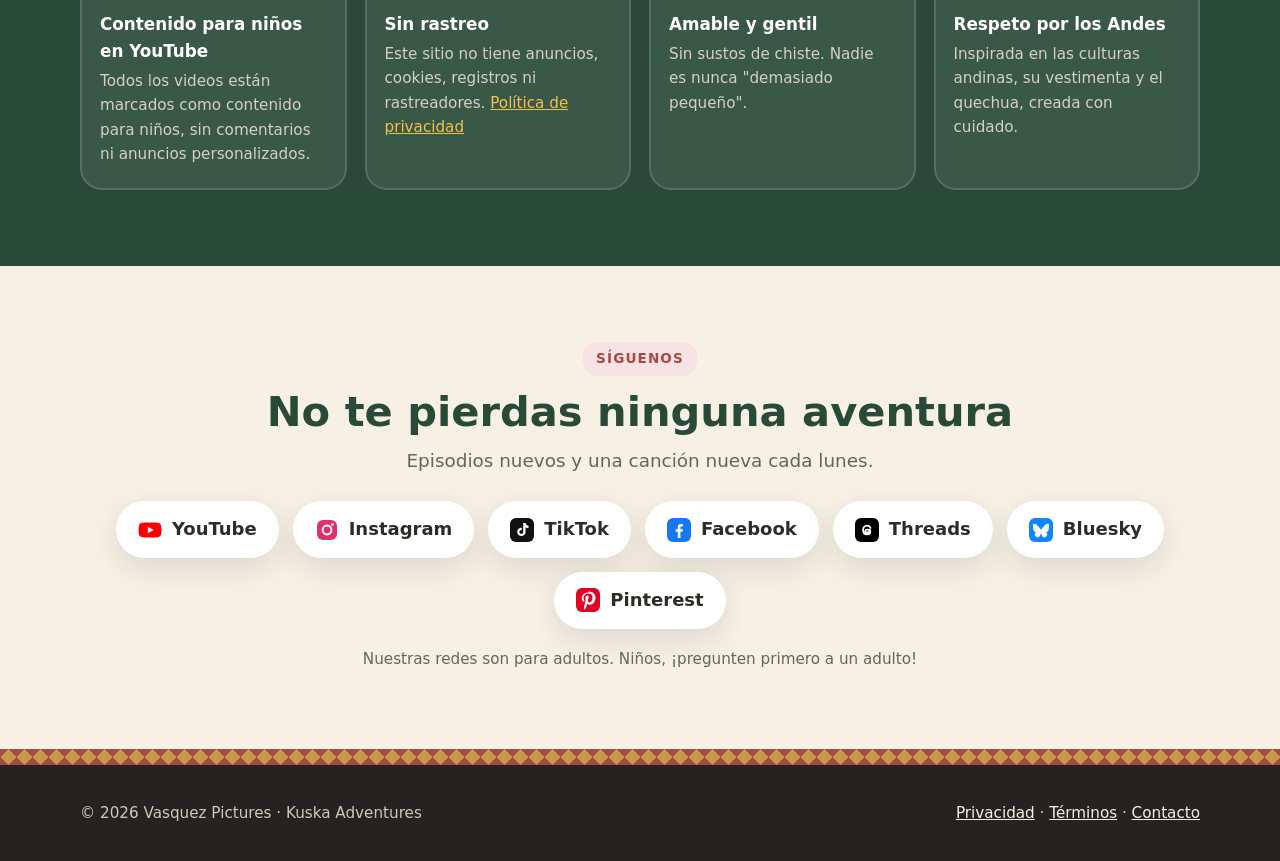
==== commit 660b7122: "Add files via upload" ====
--- a/es/index.html
+++ b/es/index.html
@@ -107,7 +107,10 @@
     "https://www.youtube.com/@KuskaAdventures",
     "https://www.instagram.com/kuskaadventures",
     "https://www.tiktok.com/@kuskaadventures",
-    "https://www.facebook.com/kuskaadventures"
+    "https://www.facebook.com/kuskaadventures",
+    "https://www.threads.com/@kuskaadventures",
+    "https://bsky.app/profile/kuskaadventures.bsky.social",
+    "https://www.pinterest.com/kuskaadventures"
    ]
   }
  ]
@@ -263,12 +266,15 @@
       <div class="wrap">
         <span class="eyebrow">Síguenos</span>
         <h2>No te pierdas ninguna aventura</h2>
-        <p class="lead">Episodios nuevos cada semana.</p>
+        <p class="lead">Episodios nuevos y una canción nueva cada lunes.</p>
         <div class="socials">
           <a href="https://www.youtube.com/@KuskaAdventures"><svg viewBox="0 0 24 24" aria-hidden="true"><path fill="#FF0000" d="M23 7.2a3 3 0 0 0-2.1-2.1C19 4.6 12 4.6 12 4.6s-7 0-8.9.5A3 3 0 0 0 1 7.2 31 31 0 0 0 .5 12 31 31 0 0 0 1 16.8a3 3 0 0 0 2.1 2.1c1.9.5 8.9.5 8.9.5s7 0 8.9-.5a3 3 0 0 0 2.1-2.1 31 31 0 0 0 .5-4.8 31 31 0 0 0-.5-4.8z"/><path fill="#fff" d="M9.8 15.2 15.6 12 9.8 8.8z"/></svg>YouTube</a>
           <a href="https://www.instagram.com/kuskaadventures"><svg viewBox="0 0 24 24" aria-hidden="true"><rect x="2" y="2" width="20" height="20" rx="6" fill="#E1306C"/><circle cx="12" cy="12" r="4.4" fill="none" stroke="#fff" stroke-width="2"/><circle cx="17.4" cy="6.6" r="1.3" fill="#fff"/></svg>Instagram</a>
           <a href="https://www.tiktok.com/@kuskaadventures"><svg viewBox="0 0 24 24" aria-hidden="true"><rect width="24" height="24" rx="6" fill="#111"/><path fill="#fff" d="M15.6 5c.3 1.6 1.3 2.6 2.9 2.8v2.4c-1 0-2-.3-2.9-.9v4.6a4.2 4.2 0 1 1-4.2-4.2h.4v2.4a1.9 1.9 0 1 0 1.4 1.8V5z"/></svg>TikTok</a>
           <a href="https://www.facebook.com/kuskaadventures"><svg viewBox="0 0 24 24" aria-hidden="true"><rect width="24" height="24" rx="6" fill="#1877F2"/><path fill="#fff" d="M13.4 20v-6.3h2.1l.3-2.5h-2.4V9.6c0-.7.2-1.2 1.2-1.2h1.3V6.2a17 17 0 0 0-1.9-.1c-1.9 0-3.2 1.2-3.2 3.3v1.8H8.7v2.5h2.1V20z"/></svg>Facebook</a>
+          <a href="https://www.threads.com/@kuskaadventures"><svg viewBox="0 0 24 24" aria-hidden="true"><rect width="24" height="24" rx="6" fill="#000"/><path fill="none" stroke="#fff" stroke-width="1.8" d="M15.6 10.6c-.4-2-1.8-3-3.6-3-2.4 0-3.9 1.9-3.9 4.4s1.5 4.4 3.9 4.4c1.9 0 3.3-1 3.3-2.6 0-1.4-1.1-2.2-2.7-2.2-1.4 0-2.3.6-2.3 1.6s.9 1.5 1.9 1.5c1.6 0 2.6-1.3 2.6-3.6"/></svg>Threads</a>
+          <a href="https://bsky.app/profile/kuskaadventures.bsky.social"><svg viewBox="0 0 24 24" aria-hidden="true"><rect width="24" height="24" rx="6" fill="#1185FE"/><path fill="#fff" d="M7.4 6.6c1.8 1.3 3.7 4 4.6 5.4.9-1.4 2.8-4.1 4.6-5.4 1.3-1 3.4-1.7 3.4.7 0 .5-.3 4-.4 4.6-.6 2-2.6 2.5-4.4 2.2 3.1.5 3.9 2.3 2.2 4.1-3.2 3.3-4.6-.8-5-1.9l-.4-1-.4 1c-.4 1.1-1.8 5.2-5 1.9-1.7-1.8-.9-3.6 2.2-4.1-1.8.3-3.8-.2-4.4-2.2-.2-.6-.4-4.1-.4-4.6 0-2.4 2.1-1.7 3.4-.7z"/></svg>Bluesky</a>
+          <a href="https://www.pinterest.com/kuskaadventures"><svg viewBox="0 0 24 24" aria-hidden="true"><rect width="24" height="24" rx="6" fill="#E60023"/><path fill="#fff" d="M12.3 4.5c-4.3 0-6.5 3.1-6.5 5.7 0 1.6.6 3 1.9 3.5.2.1.4 0 .5-.2l.2-.8c.1-.3 0-.4-.2-.6-.4-.5-.6-1.1-.6-1.9 0-2.5 1.9-4.7 4.8-4.7 2.6 0 4.1 1.6 4.1 3.8 0 2.8-1.3 5.2-3.1 5.2-1 0-1.8-.8-1.5-1.9.3-1.2.9-2.6.9-3.5 0-.8-.4-1.5-1.4-1.5-1.1 0-2 1.1-2 2.7 0 1 .3 1.6.3 1.6l-1.4 5.8c-.4 1.7-.1 3.8 0 4 0 .1.2.2.3 0 .1-.2 1.4-1.8 1.9-3.4l.7-2.8c.4.7 1.4 1.3 2.6 1.3 3.4 0 5.7-3.1 5.7-7.2 0-3.1-2.6-6-6.7-6z"/></svg>Pinterest</a>
         </div>
         <span class="grownups">Nuestras redes son para adultos. Niños, ¡pregunten primero a un adulto!</span>
       </div>
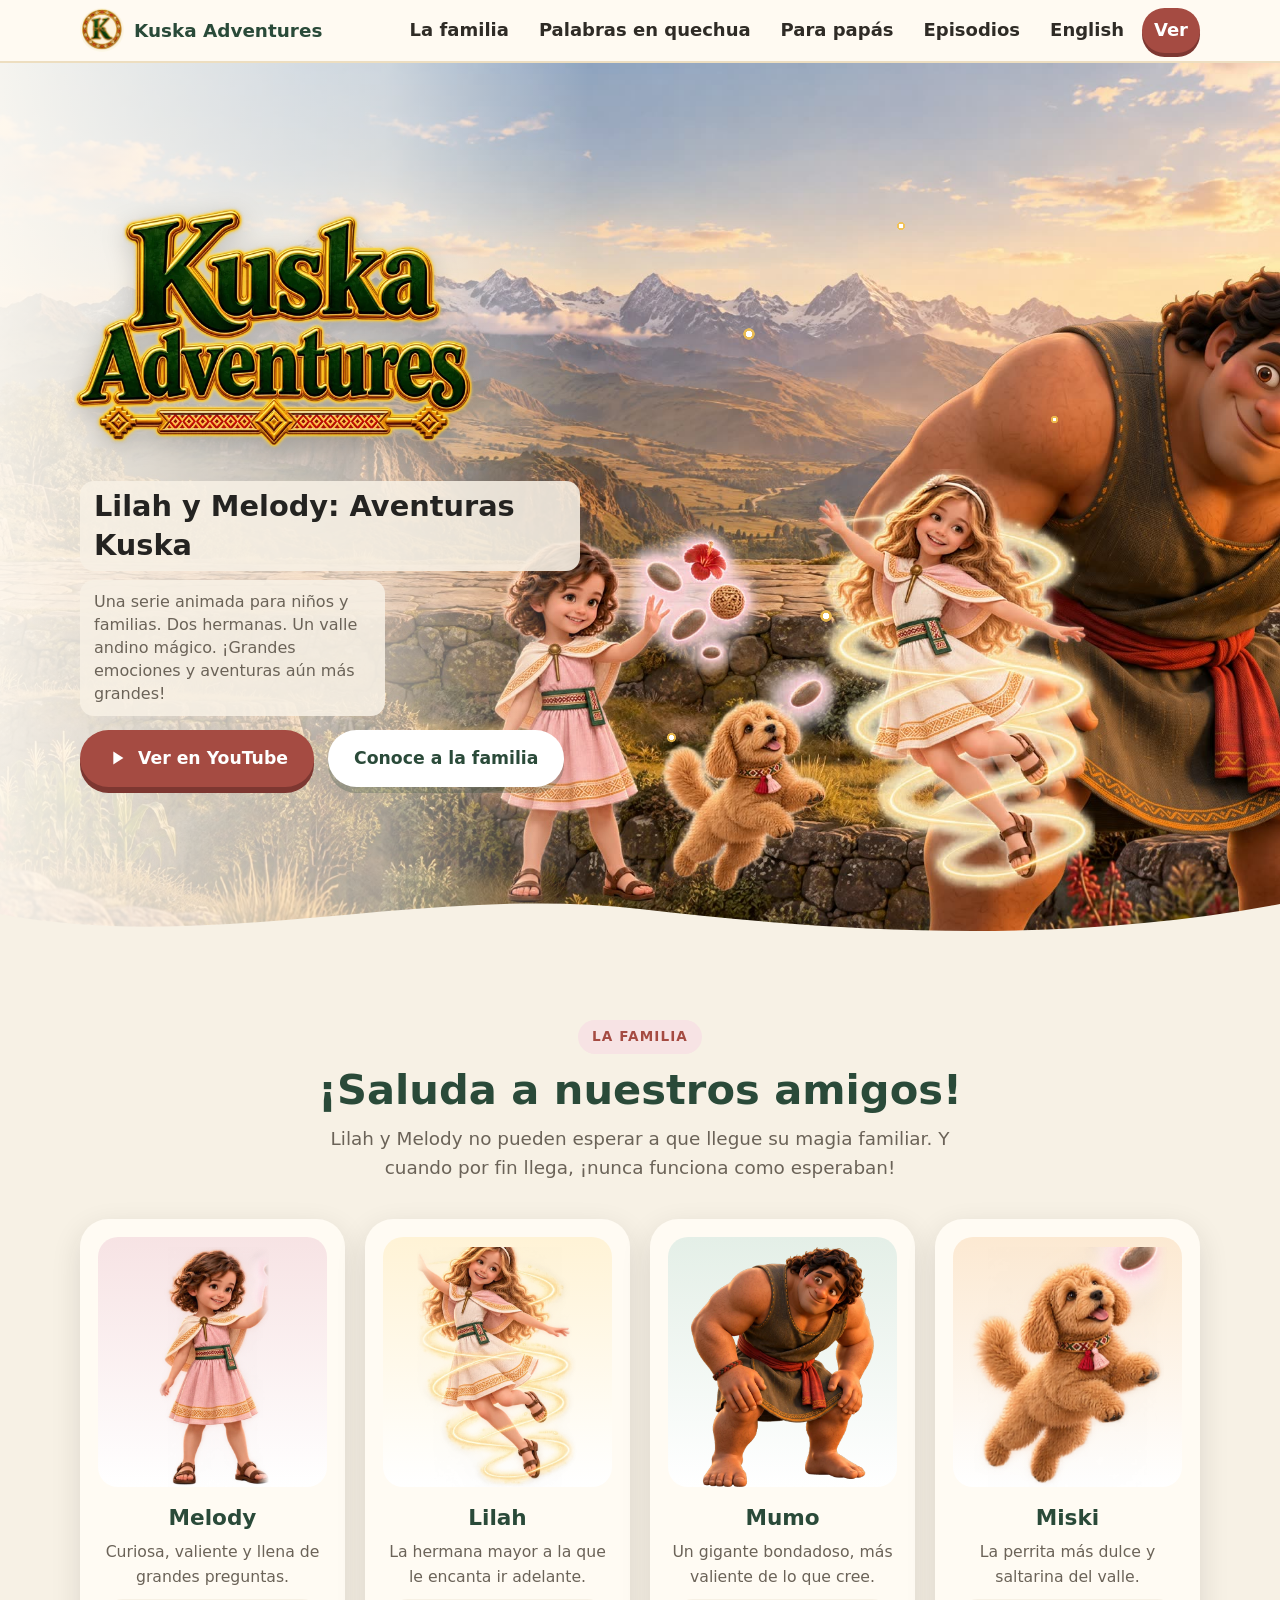
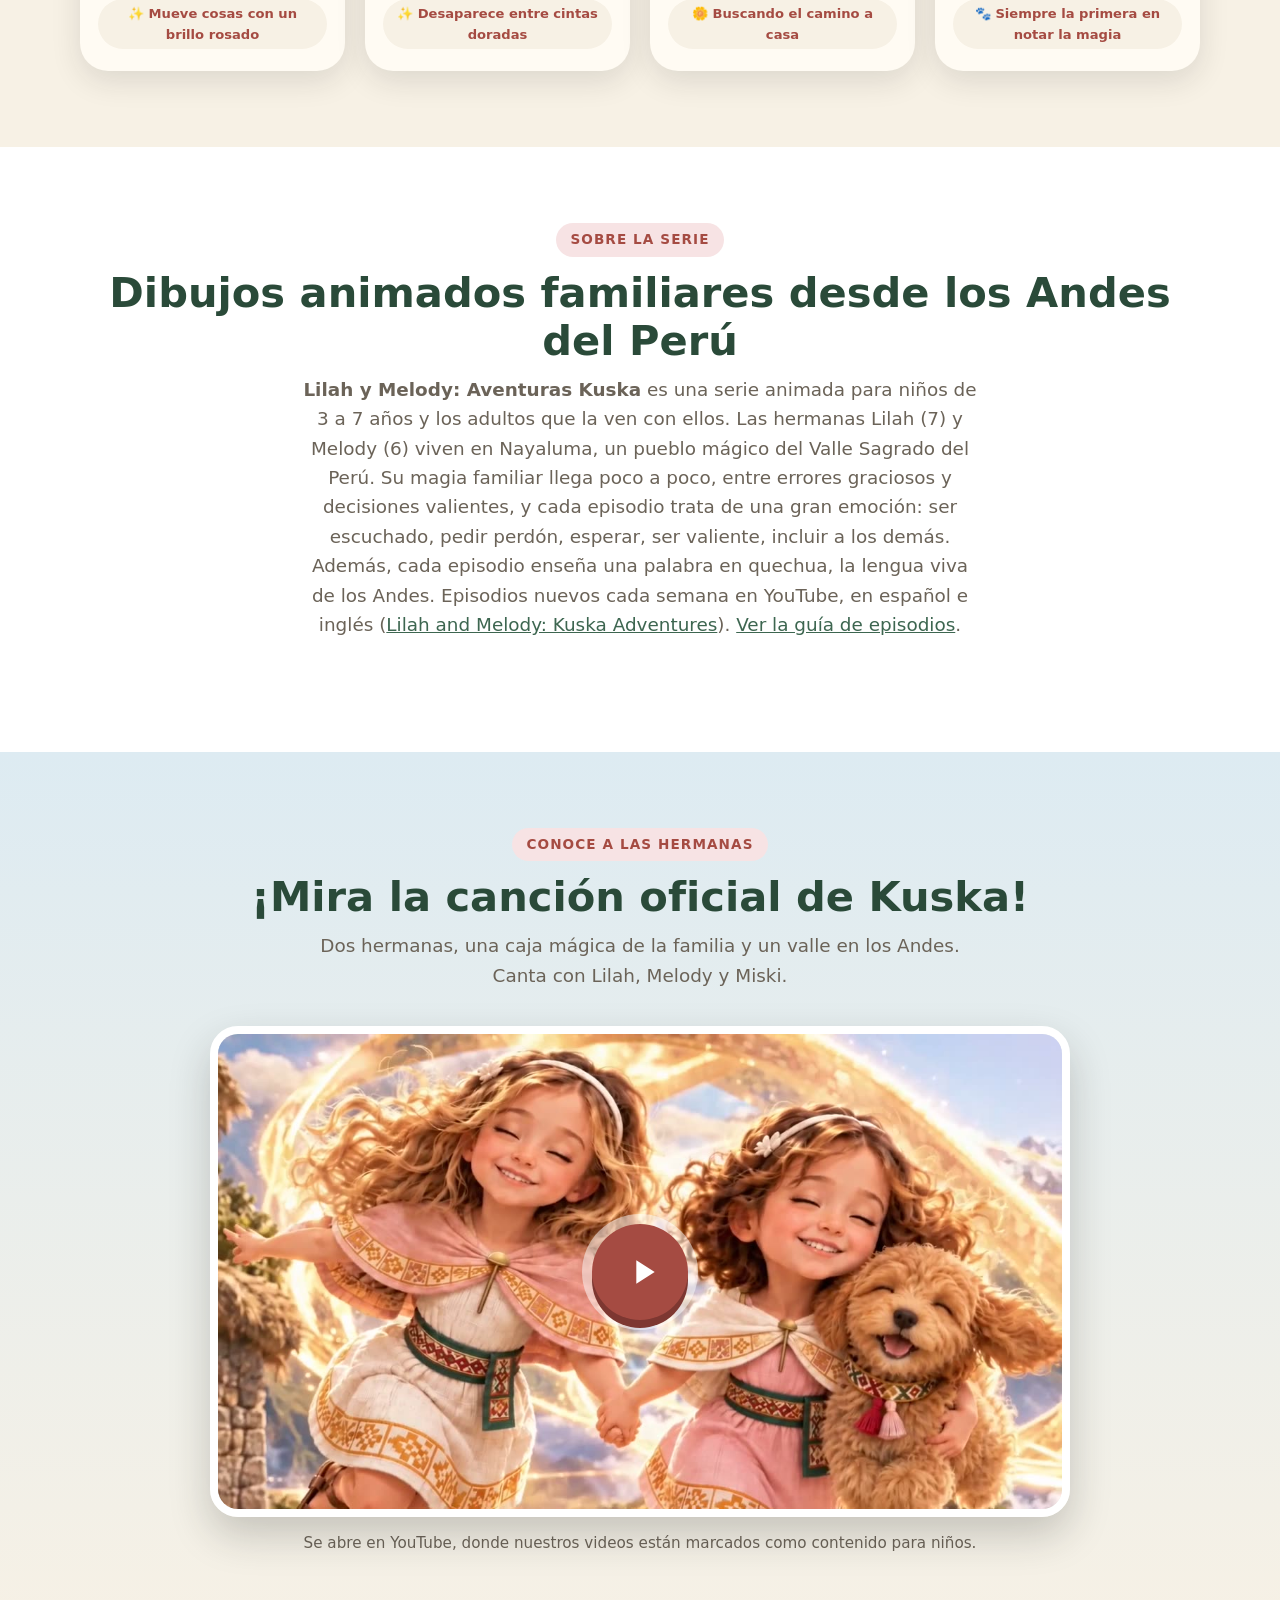
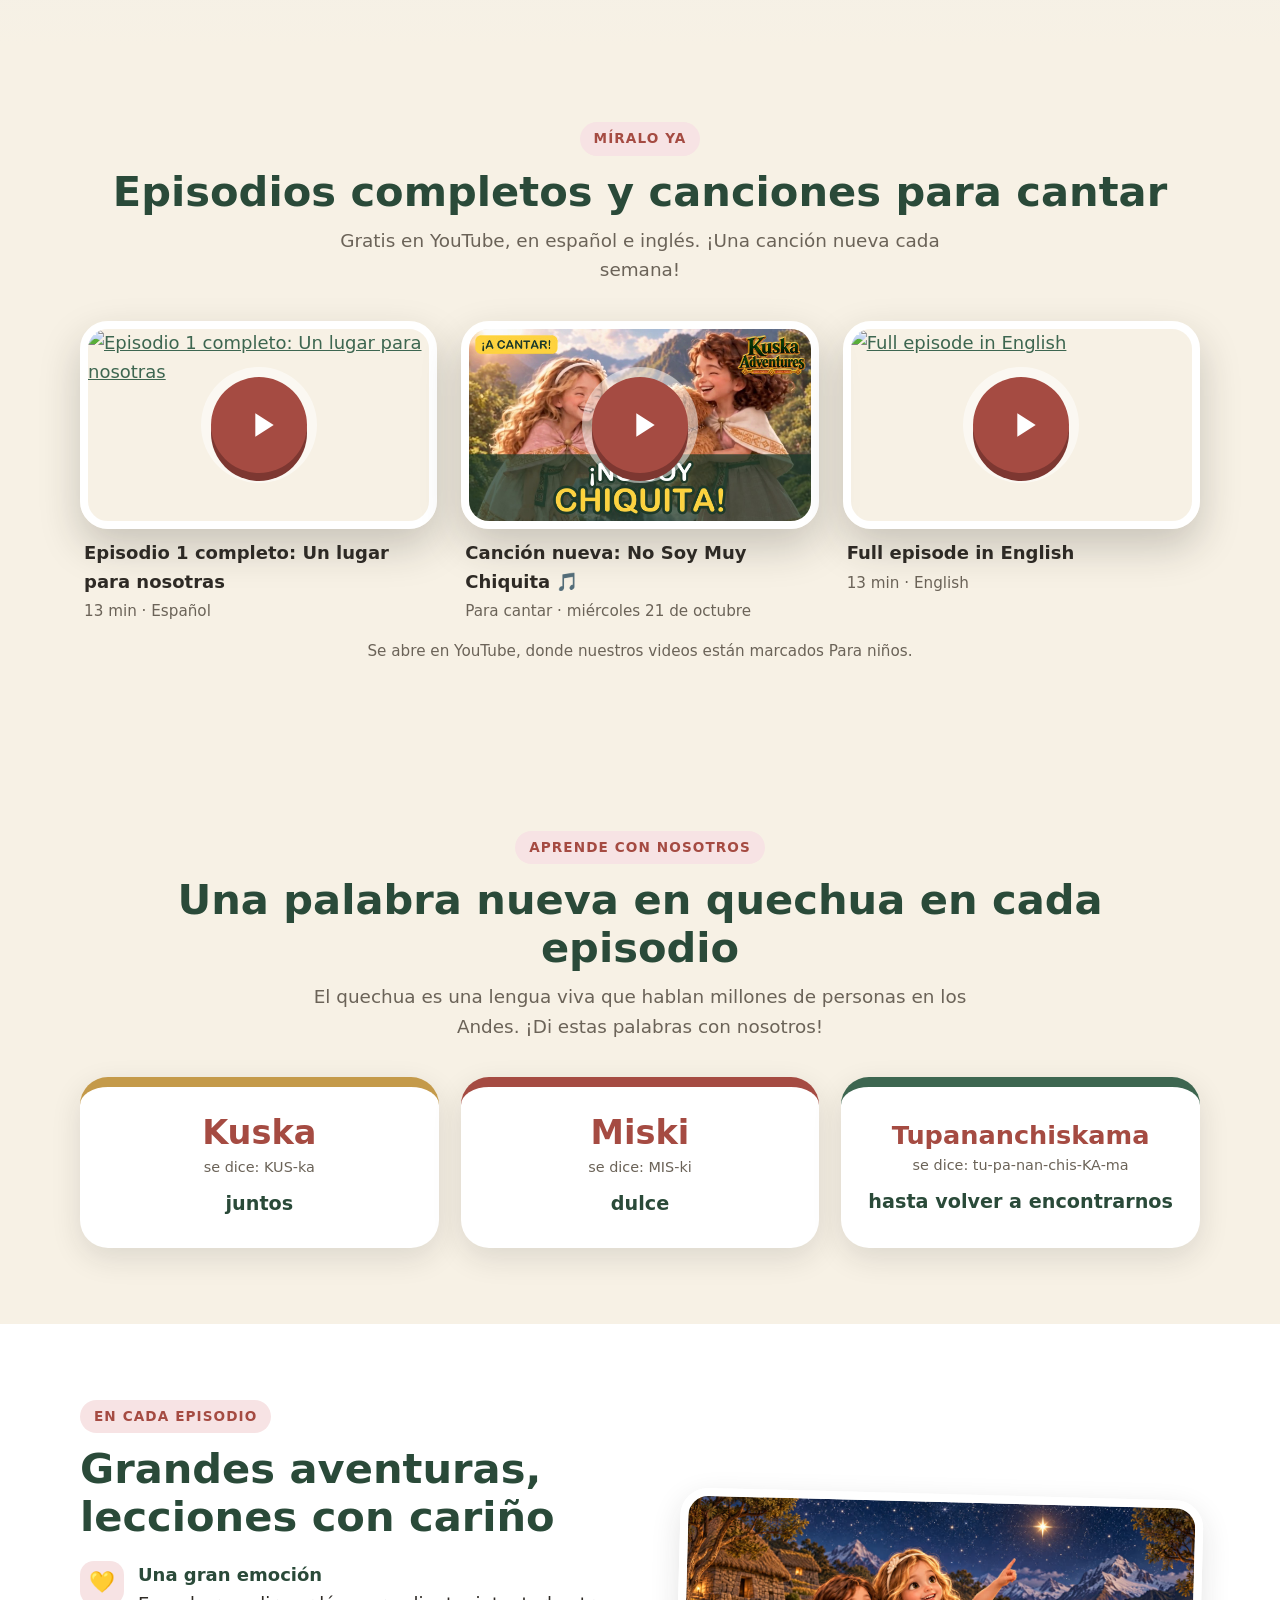
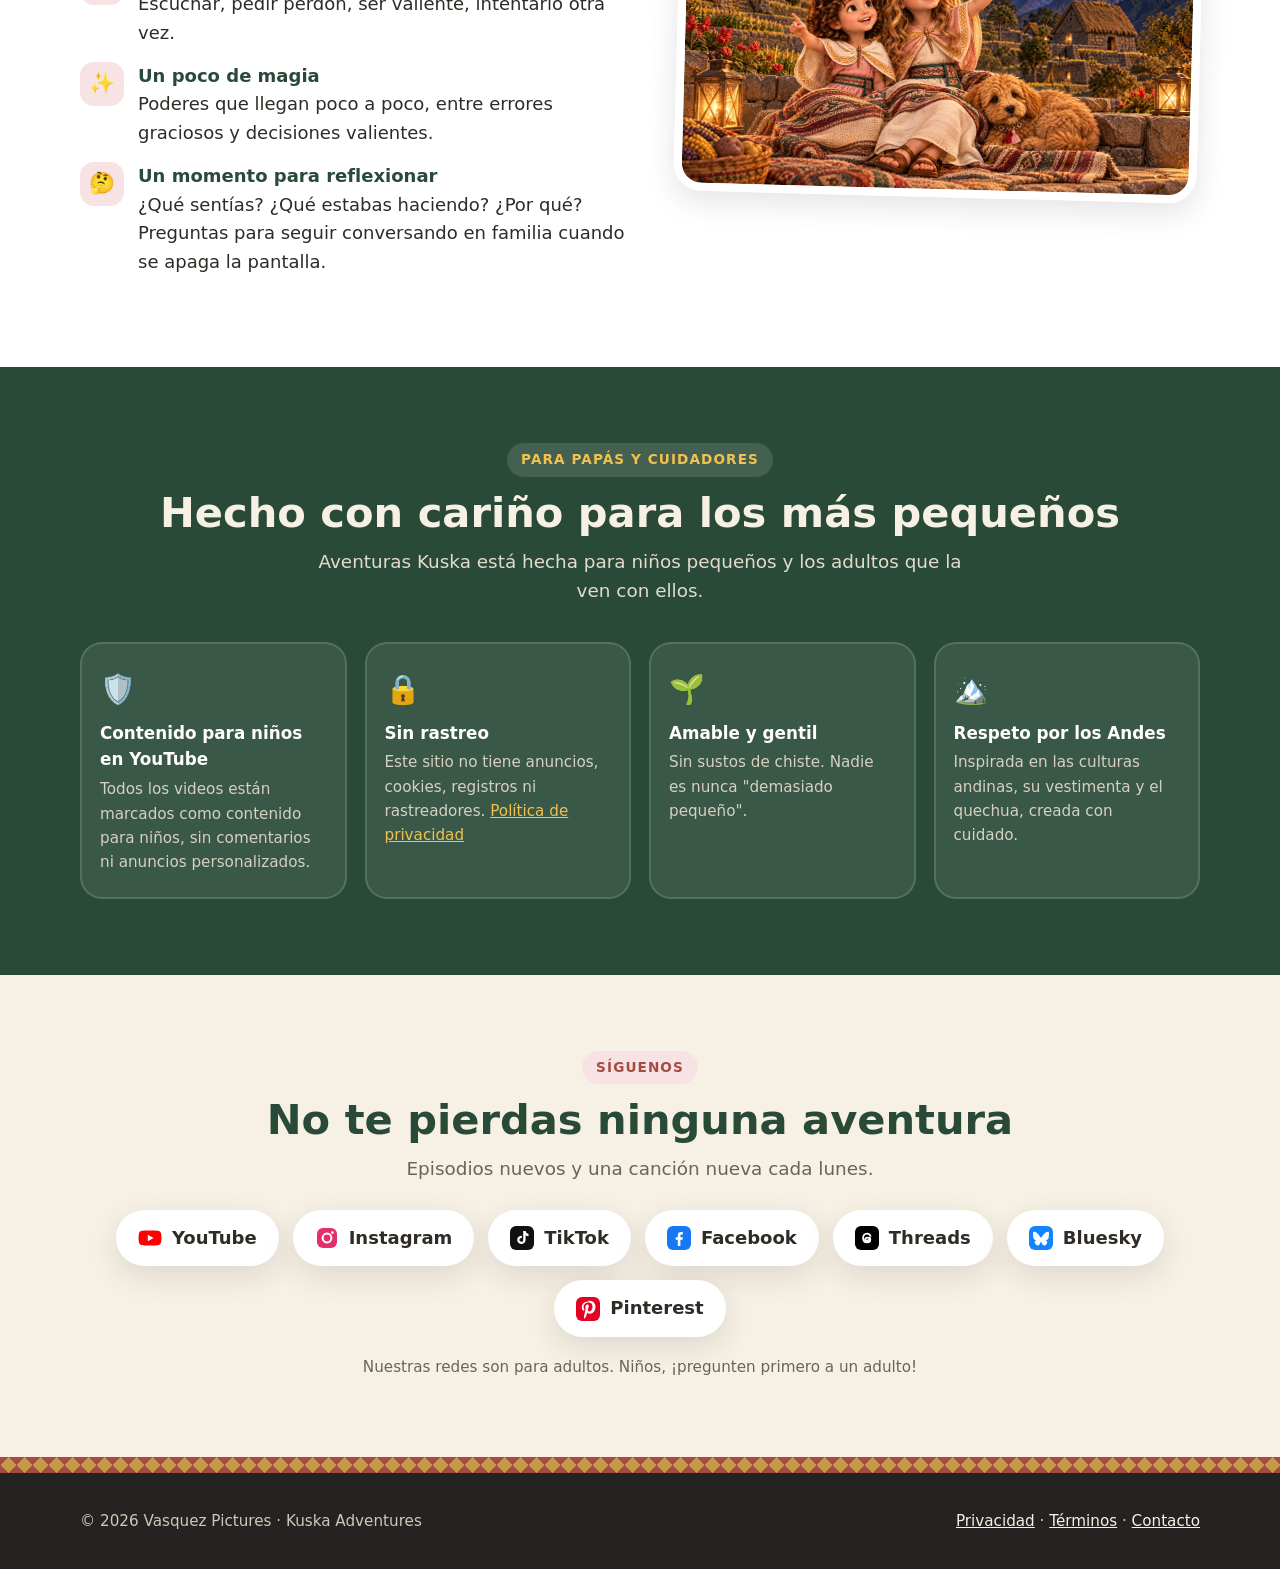
==== commit da2387fe: "Add files via upload" ====
--- a/es/index.html
+++ b/es/index.html
@@ -216,6 +216,24 @@
       </div>
     </section>
 
+    <section id="episodes">
+      <div class="wrap">
+        <div class="section-title">
+          <span class="eyebrow">Míralo ya</span>
+          <h2>Episodios completos y canciones para cantar</h2>
+          <p class="lead">Gratis en YouTube, en español e inglés. ¡Una canción nueva cada semana!</p>
+        </div>
+        <div style="display:grid;grid-template-columns:repeat(auto-fit,minmax(260px,1fr));gap:24px">
+          <div><a class="video" href="https://youtu.be/f6ihBl3MNZw" style="display:block"><img src="https://i.ytimg.com/vi/f6ihBl3MNZw/maxresdefault.jpg" alt="Episodio 1 completo: Un lugar para nosotras" loading="lazy" width="1280" height="720"><span class="play" aria-hidden="true"><svg viewBox="0 0 24 24"><path d="M8 5v14l11-7z"/></svg></span></a>
+          <div style="padding:10px 4px 0"><strong>Episodio 1 completo: Un lugar para nosotras</strong><br><span style="color:var(--muted);font-size:.95rem">13 min · Español</span></div>
+          </div><div><a class="video" href="https://youtu.be/xMQUYWtzy0Y" style="display:block"><img src="../song-01-es.jpg" alt="Canción nueva: No Soy Muy Chiquita 🎵" loading="lazy" width="1280" height="720"><span class="play" aria-hidden="true"><svg viewBox="0 0 24 24"><path d="M8 5v14l11-7z"/></svg></span></a>
+          <div style="padding:10px 4px 0"><strong>Canción nueva: No Soy Muy Chiquita 🎵</strong><br><span style="color:var(--muted);font-size:.95rem">Para cantar · miércoles 21 de octubre</span></div>
+          </div><div><a class="video" href="https://youtu.be/8-wJrV1bprc" style="display:block"><img src="https://i.ytimg.com/vi/8-wJrV1bprc/maxresdefault.jpg" alt="Full episode in English" loading="lazy" width="1280" height="720"><span class="play" aria-hidden="true"><svg viewBox="0 0 24 24"><path d="M8 5v14l11-7z"/></svg></span></a>
+          <div style="padding:10px 4px 0"><strong>Full episode in English</strong><br><span style="color:var(--muted);font-size:.95rem">13 min · English</span></div></div>
+        </div>
+        <p class="video-note">Se abre en YouTube, donde nuestros videos están marcados Para niños.</p>
+      </div>
+    </section>
     <section id="words">
       <div class="wrap">
         <div class="section-title">
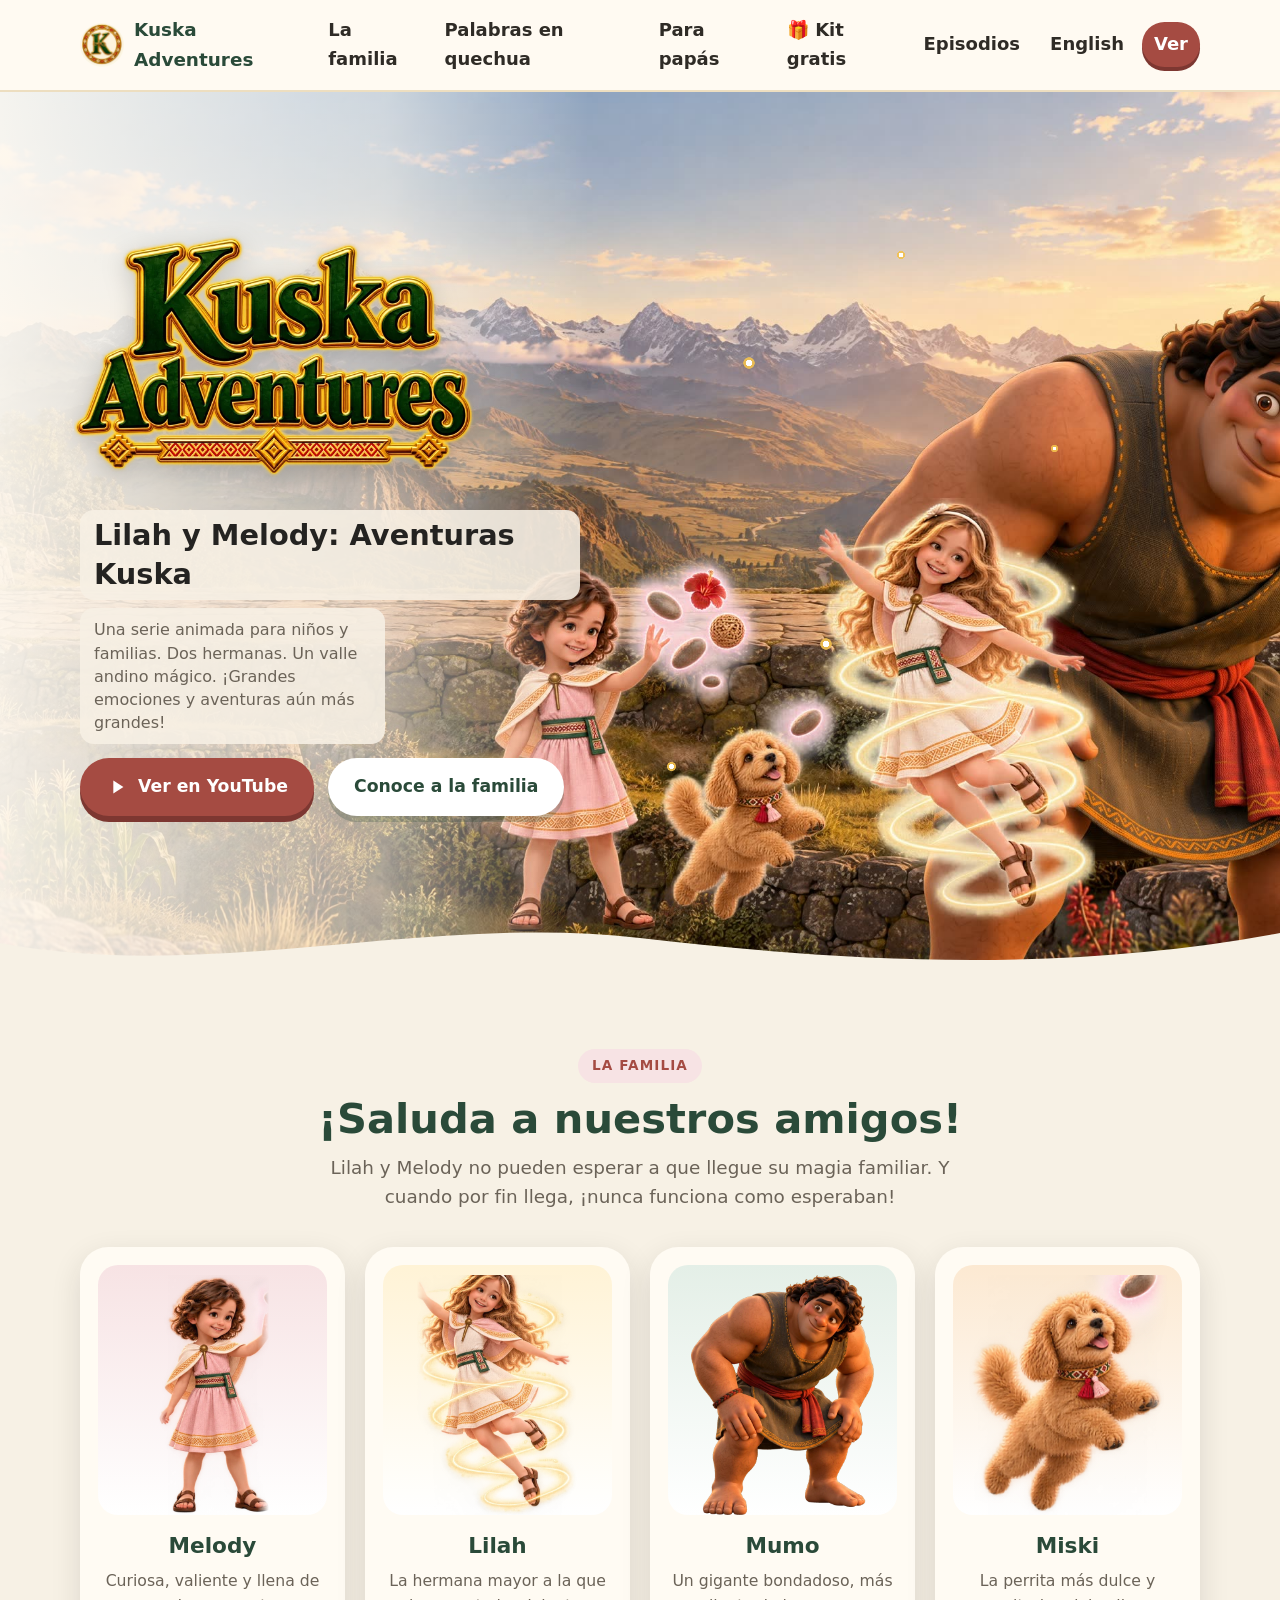
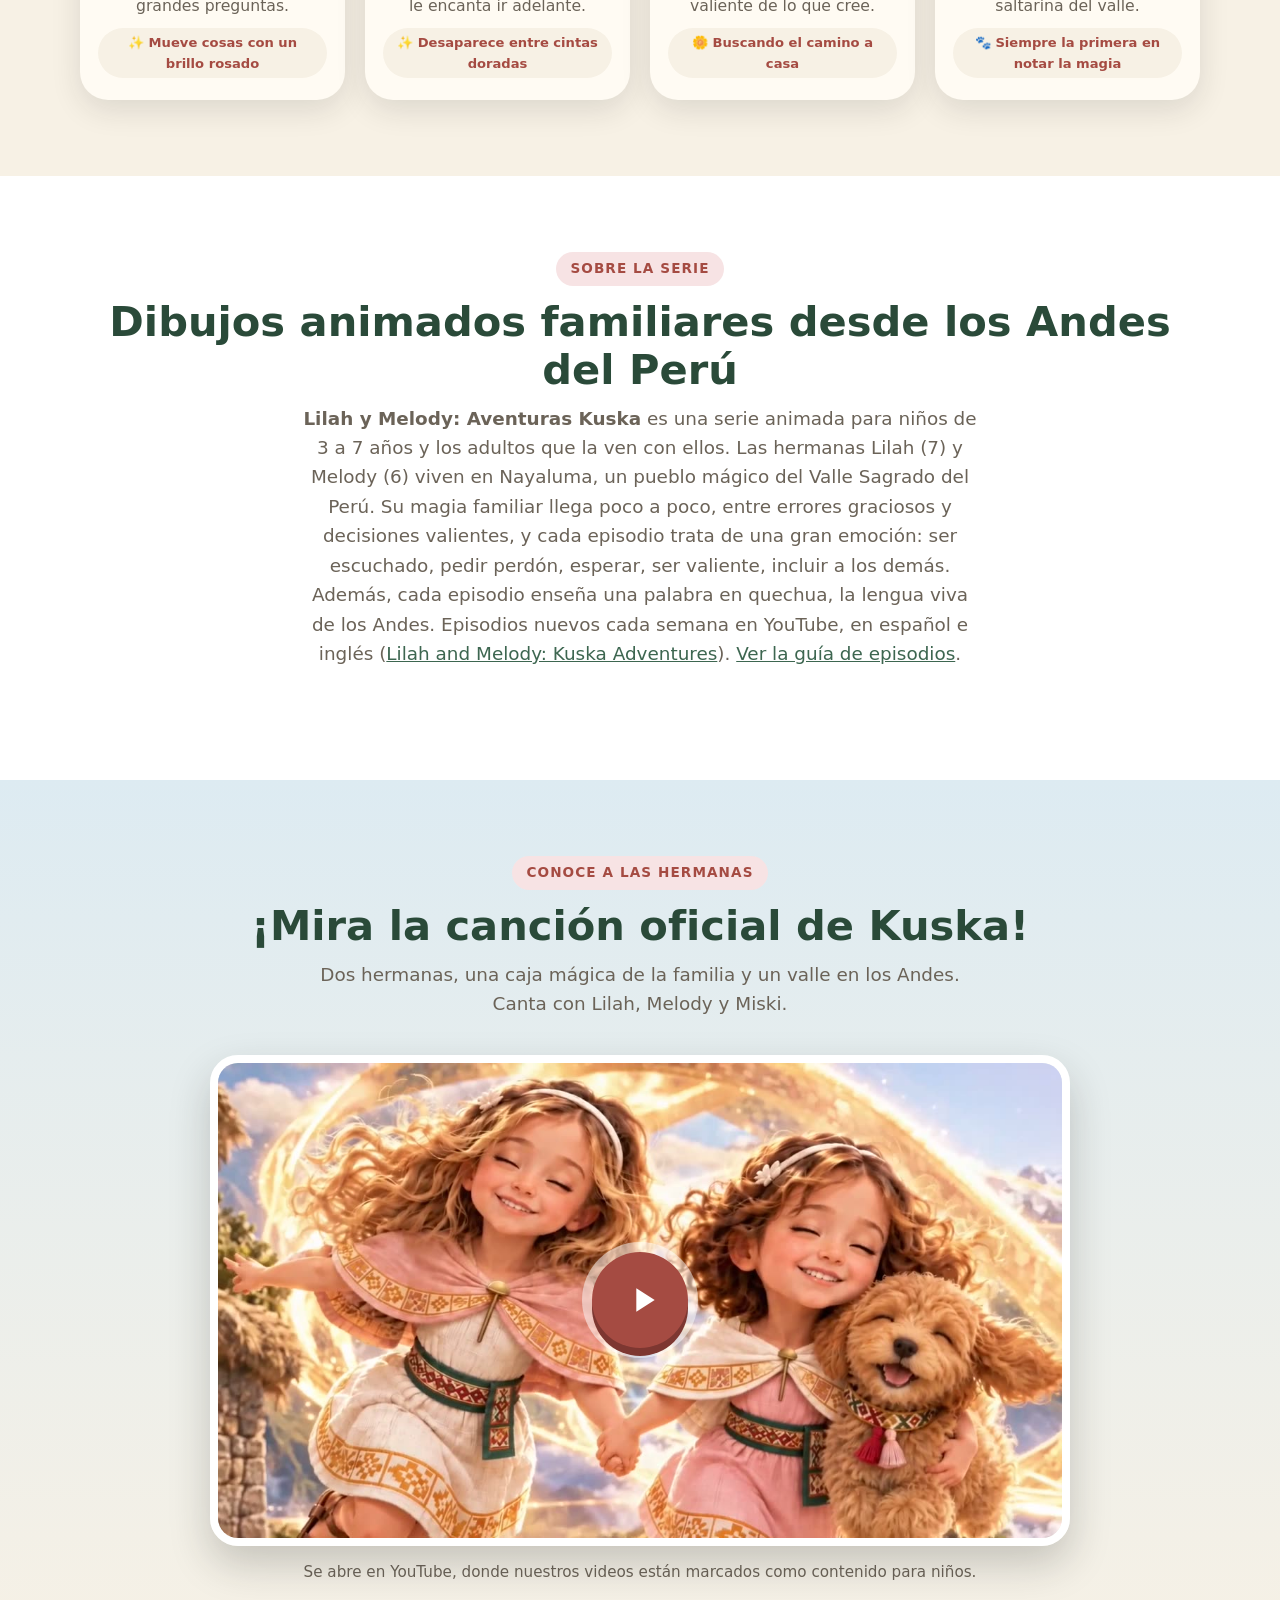
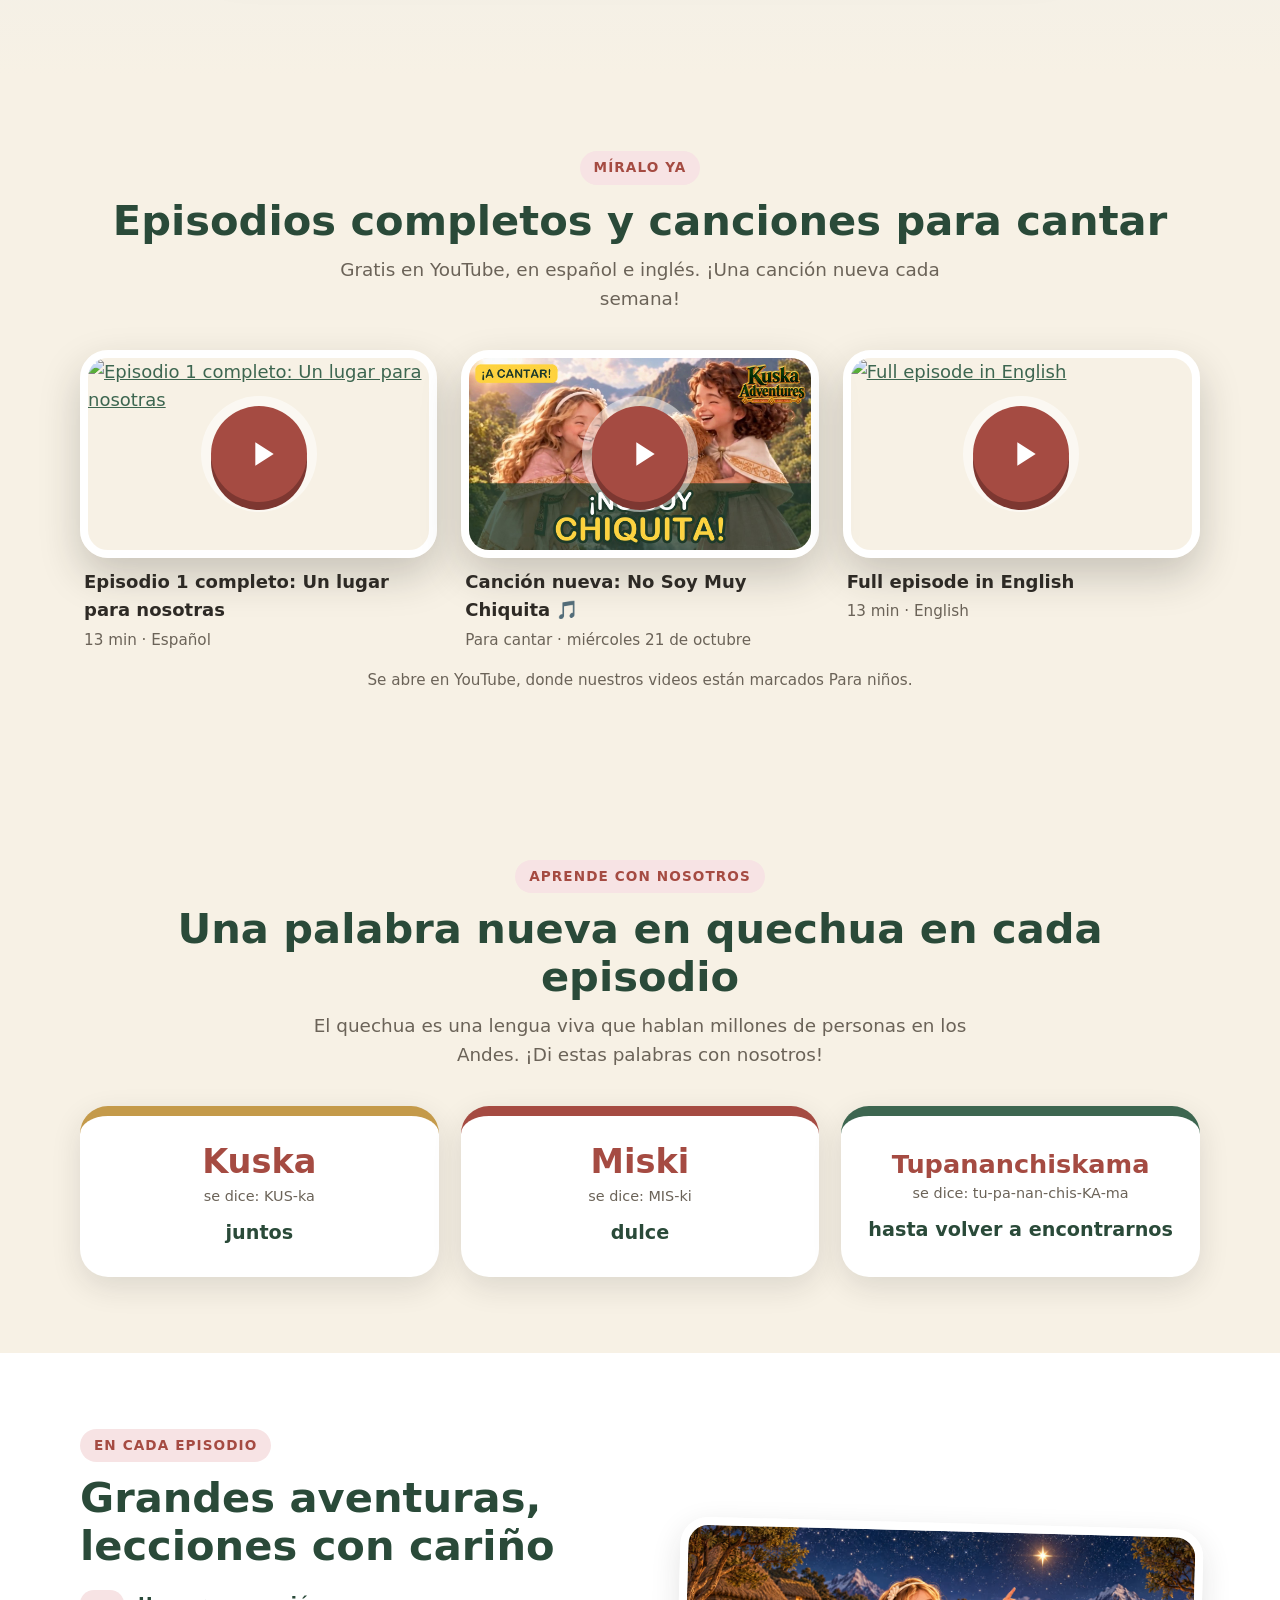
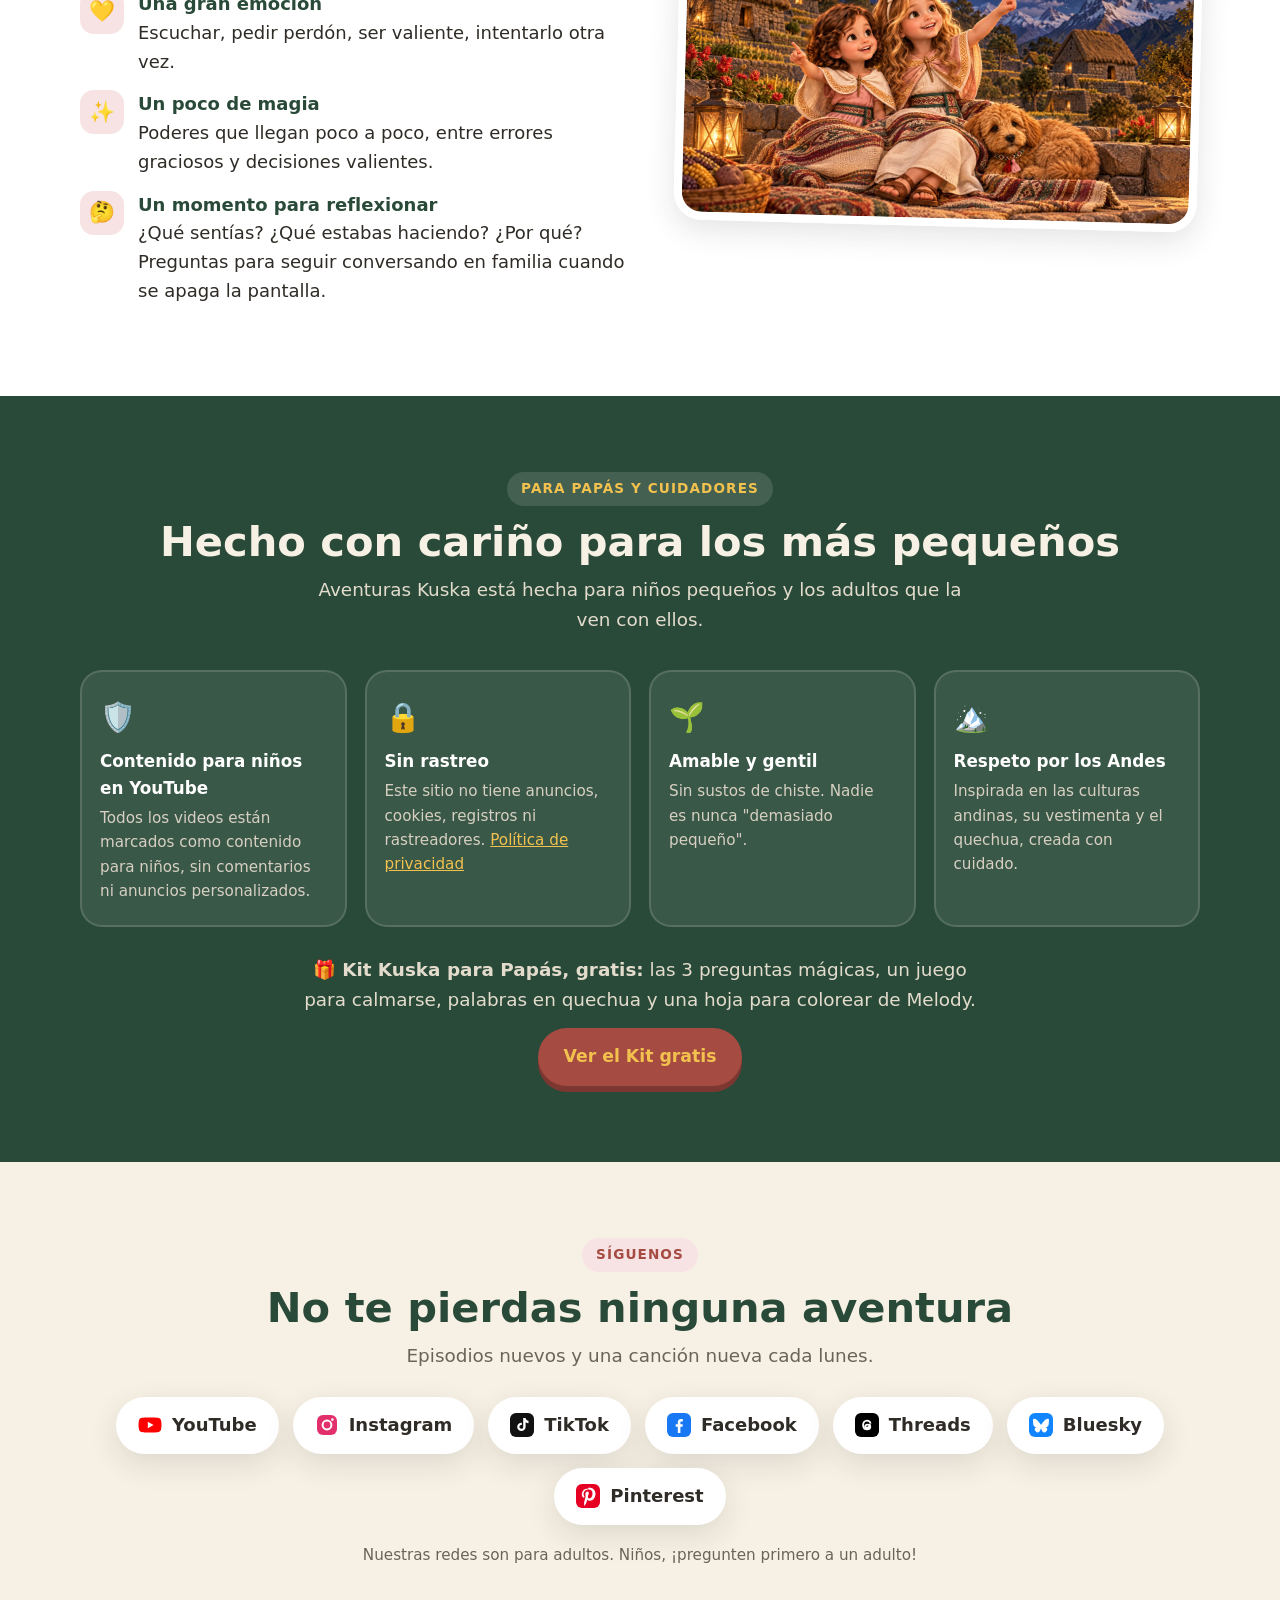
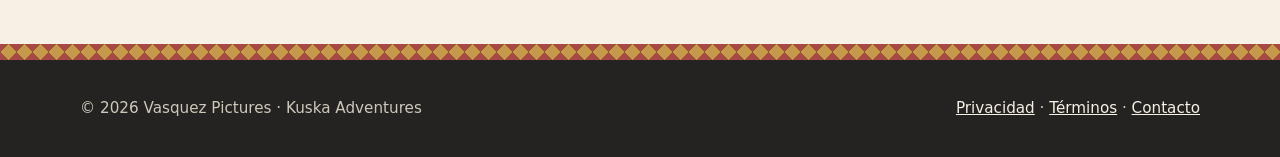
==== commit 05b748b1: "ES home: link free Kit in menu and parents section" ====
--- a/es/index.html
+++ b/es/index.html
@@ -128,6 +128,7 @@
         <a href="#meet">La familia</a>
         <a href="#words">Palabras en quechua</a>
         <a href="#parents">Para papás</a>
+        <a href="../kit.html">🎁 Kit gratis</a>
         <a href="episodios.html">Episodios</a>
         <a href="/" hreflang="en" lang="en">English</a>
         <a class="cta" href="https://www.youtube.com/@KuskaAdventures">Ver</a>
@@ -277,6 +278,10 @@
           <div><span class="ic">🌱</span><strong>Amable y gentil</strong><p>Sin sustos de chiste. Nadie es nunca "demasiado pequeño".</p></div>
           <div><span class="ic">🏔️</span><strong>Respeto por los Andes</strong><p>Inspirada en las culturas andinas, su vestimenta y el quechua, creada con cuidado.</p></div>
         </div>
+        <div style="text-align:center;margin-top:28px">
+          <p class="lead" style="margin-bottom:14px">🎁 <strong>Kit Kuska para Papás, gratis:</strong> las 3 preguntas mágicas, un juego para calmarse, palabras en quechua y una hoja para colorear de Melody.</p>
+          <a class="btn" href="../kit.html">Ver el Kit gratis</a>
+        </div>
       </div>
     </section>
 
